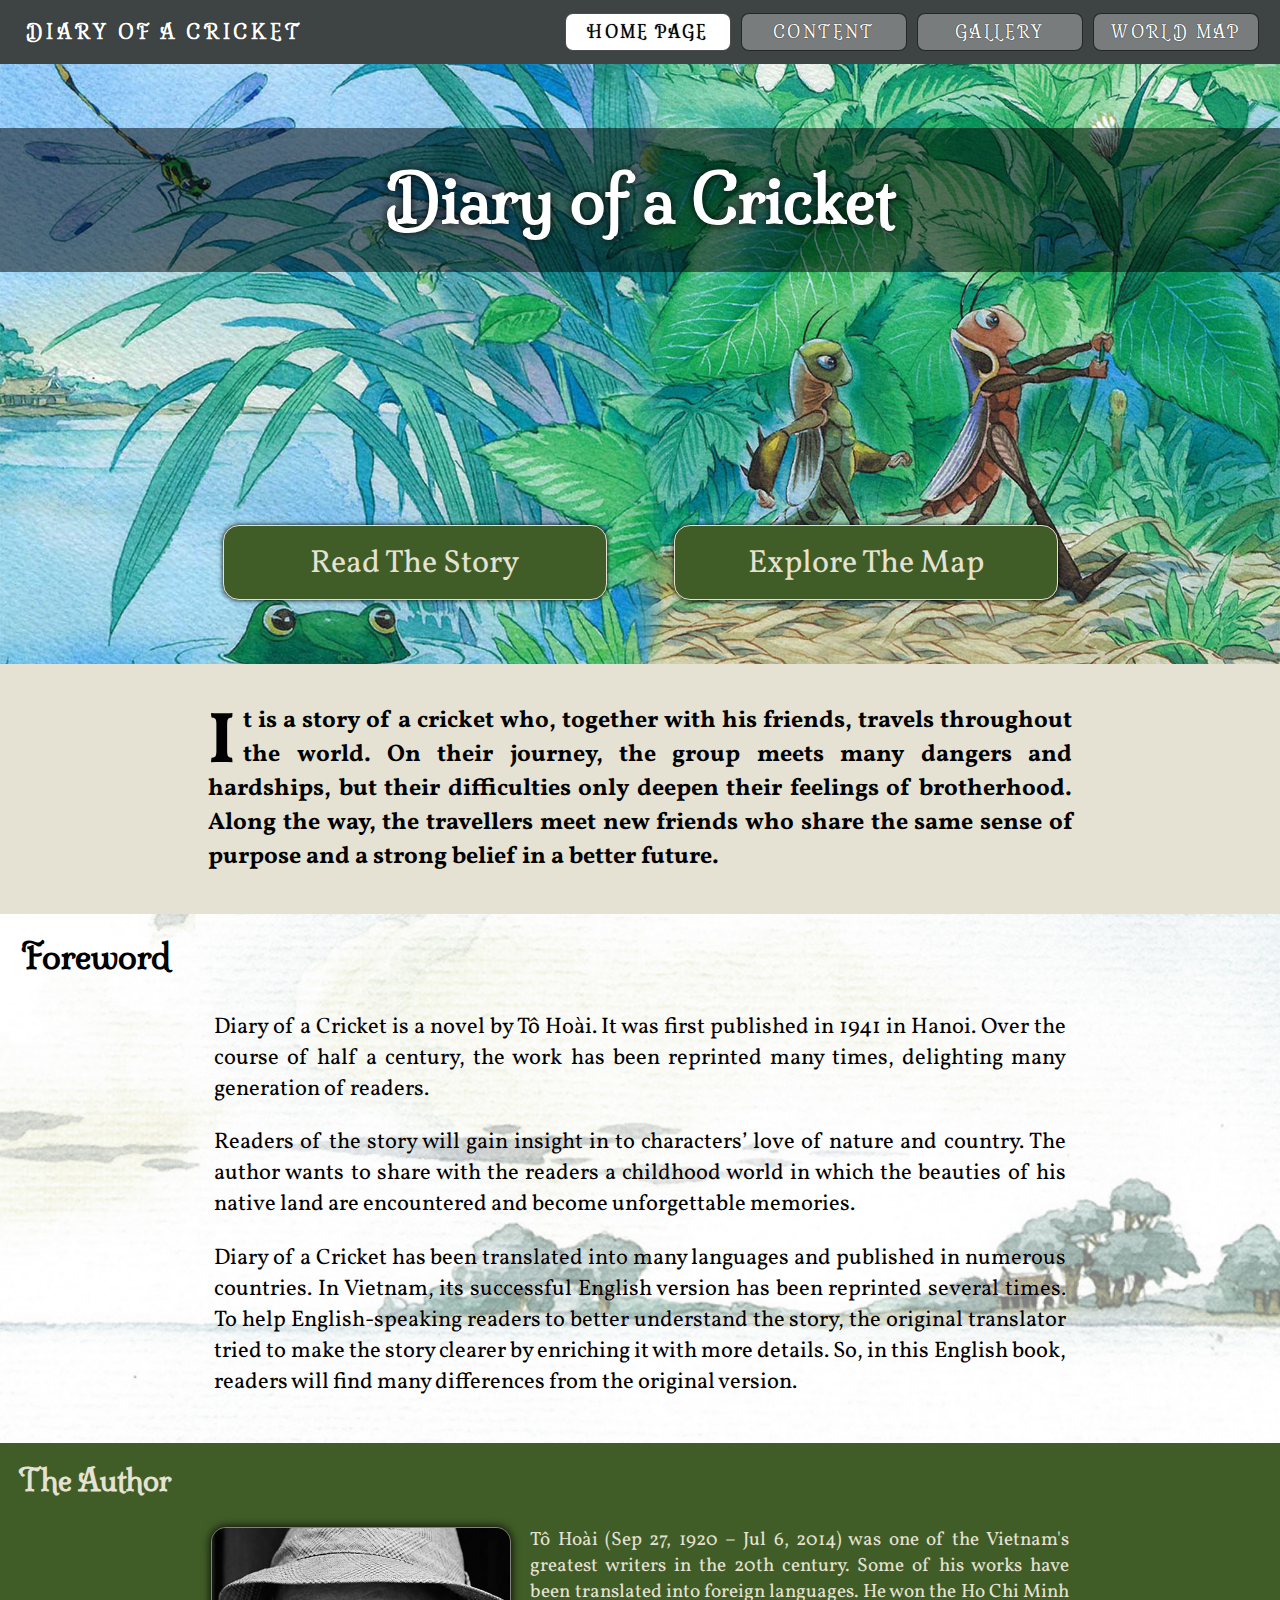
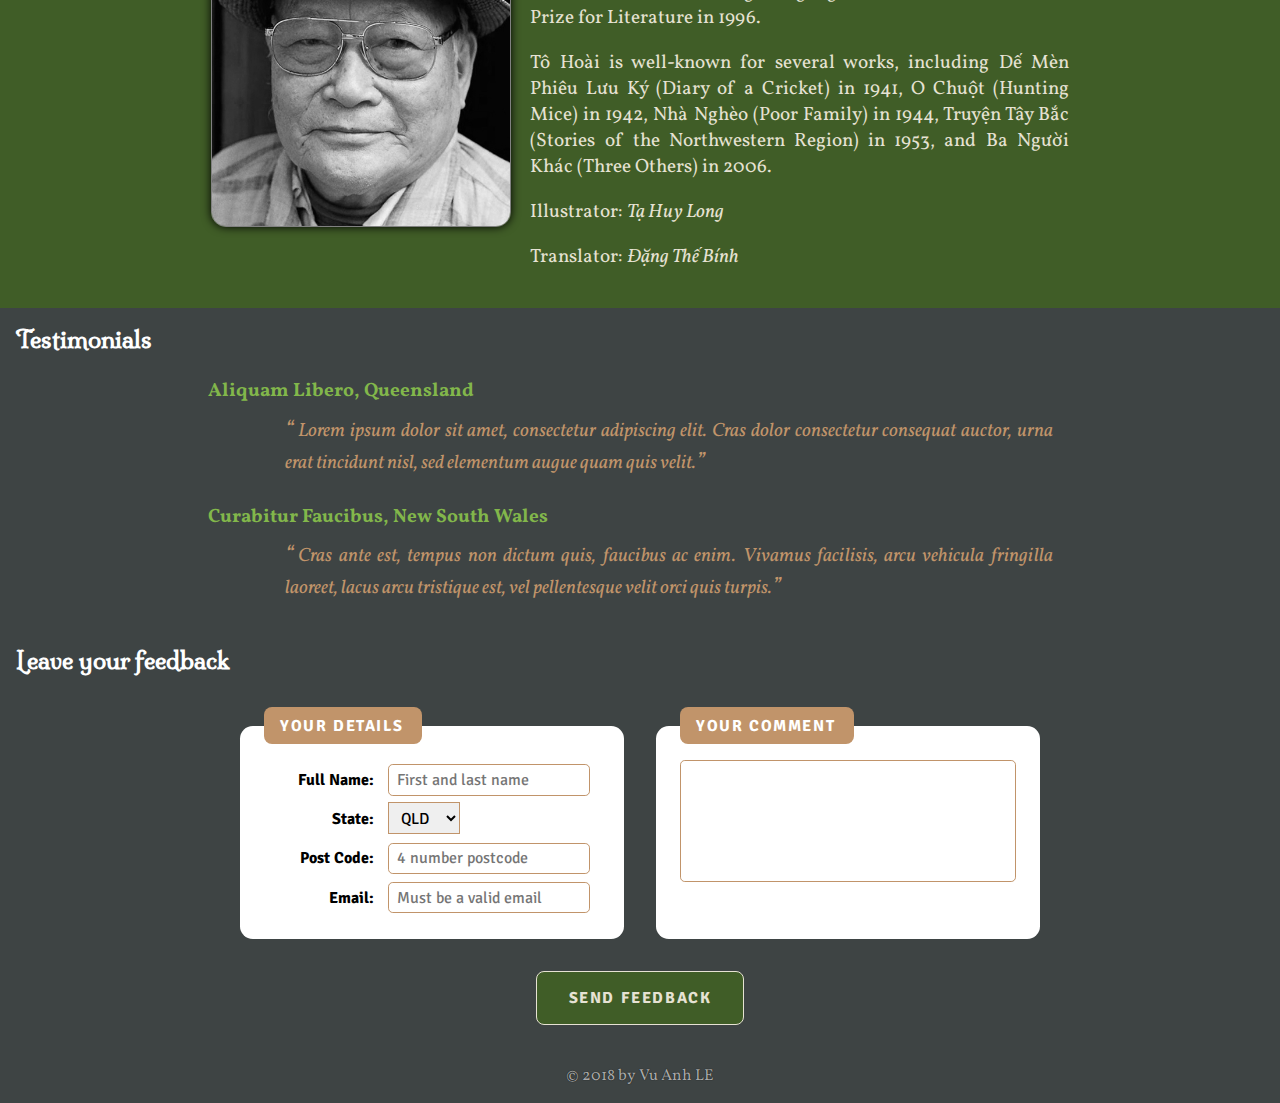
==== index.html @ 6d5d5967 "rename menu icon" ====
<!DOCTYPE html>
<html lang="en">
<head>
	<meta charset="utf-8">
	<meta name="viewport" content = "width=device-width, height=device-height, initial-scale=1.0">
	<title>Diary of a Cricket | Home Page</title>
	<link href="https://fonts.googleapis.com/css?family=Milonga%7CVollkorn%7CSignika" rel="stylesheet">
	<link rel="stylesheet" href="css/style.css">
	<script src="js/jquery.min.js"></script>
	<script src="js/script.js"></script>
</head>
<body id="home-page">
	<header>
		<section>
			<h2>Diary of a Cricket</h2>
			<div id="menu-icon">
				<span class="line"></span>
				<span class="blank"></span>
				<span class="line"></span>
				<span class="blank"></span>
				<span class="line"></span>
			</div>
		</section>
		<nav id="main-menu">
			<ul>
				<li class="active"><a href="index.html">Home Page</a></li>
				<li><a href="content.html">Content</a></li>
				<li><a href="gallery.html">Gallery</a></li>
				<li><a href="map.html">World Map</a></li>
			</ul>
		</nav>
	</header>

	<main>
		<section id="banner">
			<h1>Diary of a Cricket</h1>
			<nav id="action-menu">
				<a href="chapter.html">Read the story</a>
				<a href="map.html">Explore the map</a>
			</nav>
		</section>


		<section id="summary" class="container">
			<h3>It is a story of a cricket who, together with his friends, travels throughout the world. On their journey, the group meets many dangers and hardships, but their difficulties only deepen their feelings of brotherhood. Along the way, the travellers meet new friends who share the same sense of purpose and a strong belief in a better future.</h3>
		</section>
		
		<section id="foreword" class="container">
			<h2>Foreword</h2>			
			<p>Diary of a Cricket is a novel by Tô Hoài. It was first published in 1941 in Hanoi. Over the course of half a century, the work has been reprinted many times, delighting many generation of readers.</p>
			<p>Readers of the story will gain insight in to characters’ love of nature and country. The author wants to share with the readers a childhood world in which the beauties of his native land are encountered and become unforgettable memories.</p>
			<p>Diary of a Cricket has been translated into many languages and published in numerous countries. In Vietnam, its successful English version has been reprinted several times. To help English-speaking readers to better understand the story, the original translator tried to make the story clearer by enriching it with more details. So, in this English book, readers will find many differences from the original version.</p>
		</section>

		<section id="author" class="container">
			<h2>The Author</h2>
			<figure>
				<img src="images/author_square.jpg" alt="Photo of the author">
			</figure>
			<p>Tô Hoài (Sep 27, 1920 – Jul 6, 2014) was one of the Vietnam's greatest writers in the 20th century. Some of his works have been translated into foreign languages. He won the Ho Chi Minh Prize for Literature in 1996.</p>
			<p>Tô Hoài is well-known for several works, including Dế Mèn Phiêu Lưu Ký (Diary of a Cricket) in 1941, O Chuột (Hunting Mice) in 1942,  Nhà Nghèo (Poor Family) in 1944, Truyện Tây Bắc (Stories of the Northwestern Region) in 1953, and Ba Người Khác (Three Others) in 2006.</p>
			<p>Illustrator: <em>Tạ Huy Long</em></p>
			<p>Translator: <em>Đặng Thế Bính</em></p>
		</section>

		<section id="testimonial" class="container">
			<h2>Testimonials</h2>
			<article>
				<h4>Aliquam Libero, Queensland</h4>
				<blockquote>Lorem ipsum dolor sit amet, consectetur adipiscing elit. Cras dolor consectetur consequat auctor, urna erat tincidunt nisl, sed elementum augue quam quis velit.</blockquote>
			</article>
			<article>
				<h4>Curabitur Faucibus, New South Wales</h4>
				<blockquote>Cras ante est, tempus non dictum quis, faucibus ac enim. Vivamus facilisis, arcu vehicula fringilla laoreet, lacus arcu tristique est, vel pellentesque velit orci quis turpis.</blockquote>
			</article>
		</section>

		<section id="feedback" class="container">
			<h2>Leave your feedback</h2>
			<form id="feedback-form">
				<fieldset>
					<legend>Your details</legend>
					<div class="form-item">
						<label>Full Name:</label>
						<input type="text" name="fullname" id="input-fullname" placeholder="First and last name">
					</div>
					<div class="form-item">
						<label>State:</label>
						<div class="form-element">
							<select name="State" id="form-state">
								<option value="Australian Capital Territory">ACT</option>
								<option value="New South Wales">NSW</option>
								<option value="Northern Territory">NT</option>
								<option value="Queensland" selected>QLD</option>
								<option value="South Australia">SA</option>
								<option value="Tasmania">TAS</option>
								<option value="Victoria">VIC</option>
								<option value="Western Australia">WA</option>
							</select>
						</div>
					</div>
					<div class="form-item">
						<label>Post Code:</label>
						<input type="text" name="postcode" id="form-postcode" placeholder="4 number postcode">
					</div>
					<div class="form-item">
						<label>Email:</label>
						<input type="text" name="email" id="form-email" placeholder="Must be a valid email">
					</div>
				</fieldset>
				<fieldset>
					<legend>Your comment</legend>
					<textarea name="comment" id="form-comment"></textarea>
				</fieldset>
				<fieldset>
					<button id="submit" type="submit">Send Feedback</button>
				</fieldset>
			</form>
		</section>
	</main>

	<footer>
		<p>&copy; 2018 by <a href="http://www.levuanh.com" target="_blank">Vu Anh LE</a></p>
	</footer>
</body>
</html>
---- css/style.css ----
* {
	margin: 0;
	padding: 0;
	box-sizing: border-box;
}

li {
	list-style: none;
}

h1, h2, #main-menu {
	font-family: "Milonga", "Georgia", "Times New Roman",  serif;
}

form {
	font-family: "Signika", "Helvetica", "Arial", sans-serif;
}

body {
	font-family: "Vollkorn", "Georgia", "Times New Roman", serif;
	font-size: 14px;
	text-align: justify;
	background: #3e4444;
	color: black;
}


main {
	margin-top: 4em;
	background: white;
}

.hide {
	display: none;
}

/* Top Menu Bar */

header {
	display: flex;
	flex-direction: column;
	position: fixed;
	padding: 1em;
	top: 0;
	width: 100%;
	z-index: 99;
	background: #3e4444;
}

header section {
	display: flex;
	justify-content: space-between;
	align-items: center;
	width: 100%;
}

header h2 {
	padding: 0 0.5em;
	font-size: 1.2em;
	letter-spacing: 0.2em;
	white-space: nowrap;
	text-transform: uppercase;
	color: white;
	text-shadow: 0px 0px 1px black;
	user-select: none;
}

#menu-icon {
	padding: 0.5em;
	display: inline;
	cursor: pointer;
}

#menu-icon span.line {
	display: block;
	background: white;
	height: 3px;
	width: 25px;
}

#menu-icon span {
	display: block;
	height: 3px;
	width: 25px;
}

#menu-icon:hover span.line {
	background: #82b74b;
}

#main-menu {
	display: none;
	width: 100%;
}

#main-menu ul {
	margin-top: 0.5em;
	width: 100%;
	display: flex;
	flex-direction: column;
	text-align: center;
	transition: all 0.3s ease;
}

#main-menu li {
	min-width: 11em;
}

#main-menu.show {
	display: flex;
}

#main-menu a {
	font-size: 1em;
	letter-spacing: 0.15em; 
	text-transform: uppercase;
	white-space: nowrap;
	margin: 0.3em;
	padding: 0.5em 1em;
	border-radius: 0.5em;
	border: 1px solid rgba(0,0,0,0.7);
	background: rgba(255,255,255,0.3);
	text-decoration: none;
	display: block;
	color: white;
	transition: background 0.3s ease;
	text-shadow: 0px 0px 1px black;
}

#main-menu a:hover {
	background: #82b74b;
}

#main-menu li.active a {
	background: white;
	text-shadow: 0px 0px 1px #3e4444;
	color: black;
}

/* Header and Title */

#banner {
	position: relative;
	background: url('../images/front_cover_square.jpg');
	background-size: cover;
	background-position: center center;
	height: 600px;
	transition: background 0.5s linear;
}

#banner h1 {
	background: rgba(0,0,0,0.5);
	padding: 0.5em;
	position: absolute;
	width: 100%;
	top: 1em;
	text-align: center;
	color: white;
	text-shadow: 0px 0px 10px black;
	font-size: 4em;
	user-select: none;
}


#action-menu {
	width: 100%;
	position: absolute;
	bottom: 3em;
	text-align: center;
}

#action-menu a {
	display: inline-block;
	text-decoration: none;
	text-transform: capitalize;
	margin: 0.5em 1em;
	width: 30%;
	min-width: 300px;
	white-space: nowrap;
	font-size: 2em;
	border-radius: 0.5em;

	padding: 0.5em 1em 0.4em 1em;
	box-shadow: 0px 0px 5px black;
	transition: all 0.5s ease;

	color: #e6e2d3;
	background: #405d27;
	border: 1px solid #e6e2d3;
}

#action-menu a:hover {
	color: black;
	background: white;
	border: 1px solid black;
}

/* Home Page Body */

#home-page .container {
	padding: 1em;
}

#home-page .container:last-child {
	padding-bottom: 0em;
}

#home-page .container h2 {
	margin-bottom: 1em;
}

#home-page .container figure {
	text-align: center;
	margin-bottom: 1em;
}

#home-page .container p {
	padding-bottom: 1em;
}

#summary {
	display: flex;
	flex-direction: column;
	color: black;
	background: #e6e2d3;
}

#summary h3 {
	padding: 1.5em;
	font-size: 1.5em;
}

#summary h3:first-letter {
	float: left;
	font-size: 3em;
	margin-top: 0.25em;
	margin-right: 0.1em;
	line-height: 0.6em;
}

#foreword {
	font-size: 1.4em;
	background: url('../images/about_square.jpg');
	background-size: cover;
	background-position: bottom right;
}

#foreword p {
	text-shadow: 0px 0px 1px white ;
}


#author {
	font-size: 1.2em;
	color: #e6e2d3;
	background: #405d27;
}

#author figure img {
	width: 70%;
	border: 1px solid gray;
	border-radius: 50%;
	box-shadow: 0px 0px 10px black;
}

#testimonial {
	background: #3e4444;
	color: white;
}

#testimonial article {
	color: #c1946a;
	margin-bottom: 1em;
}

#testimonial article:last-of-type {
	margin-bottom: 0em;
}


#testimonial article h4 {
	font-size: 1.2em;
	color: #82b74b;
}

#testimonial blockquote {
	padding: 0.5em 1em;
	font-size: 1.2em;
	font-style: italic;
}

#testimonial blockquote:before {
	content: "\201C";
	font-size: 1.2em;
	margin-right: 0.2em;
}

#testimonial blockquote:after {
	content: "\201D";
	font-size: 1.2em;
	margin-right: 0.2em;
}

#feedback{
	background: #3e4444;
	color: white;
}

#feedback form {
	padding: 0em 1em 1em 1em;
}

#feedback fieldset {
	background: white;
	padding: 1em 1.5em;
	border: 0;
	border-radius: 0.8em;
	margin: 2em 0 0 0;
	height: 14.5em;
}

#feedback fieldset:last-of-type {
	padding: 0;
	margin-bottom: 0.5em;
	background: none;
	text-align: center;
	height: auto;
}

#feedback legend {
	font-weight: bold;
	letter-spacing: 0.1em;
	text-transform: uppercase;
	background: #c1946a;
	border-radius: 0.5em;
	padding: 0.6em 1.2em 0.5em 1em; 
}

#feedback .form-element {
	display: inline-block;
}

#feedback label {
	font-weight: bold;
	display: inline-block;
	text-align: right;
	color: black;
	width: 30%;
	margin: 0.6em;
}

#feedback input[type=text] {
	width: 60%;
	font-size: 1em;
	border-radius: 0.3em;
	outline: none;
	border: 1px solid #c1946a;
	padding: 0.3em 0.5em;
	font-family: inherit;
}

#feedback select {
	outline: none;
	border: 1px solid #c1946a;
	padding: 0.3em 0.5em;
	height: 2em;
	font-size: 1em;
	font-family: inherit;
}


#feedback textarea {
	font-size: 1em;
	border-radius: 0.3em;
	padding: 0.3em 0.5em;
	outline: none;
	border: 1px solid #c1946a;
	resize: none;
	width: 100%;
	height: 75%;
	font-family: inherit;
}

#feedback button {
	display: inline-block;
	font-size: 1em;
	font-weight: bold;
	letter-spacing: 0.1em;
	text-transform: uppercase;
	border-radius: 0.5em;
	color: #e6e2d3;
	background: #405d27;
	border: 1px solid #e6e2d3;
	padding: 1em 2em;
	transition: all 0.5s ease;
	cursor: pointer;
	outline: none;
	font-family: inherit;
}

#feedback button:hover {
	color: black;
	background: white;
	border: 1px solid black;
}

/* Content Page Body */

#chapter-list {
	padding: 1em;
}

#chapter-list ul {
	display: flex;
	flex-wrap: wrap;
	flex-direction: row;
	justify-content: space-evenly
}

#chapter-list li {
	width: 90vw;
	height: 90vw;
	background-size: cover;
	background-position: center center;
	border: 1px solid #3e4444;
	border-radius: 1em;
	margin: 1em 0;
	padding: 1em 0;
	position: relative;
	display: flex;
	flex-direction: column;
	justify-content: space-between;
	overflow: hidden;
	font-size: 1.5em;
}

#chapter-list li h2 {
	width: 100%;
	padding: 0.5em 0;
	font-size: 1.2em;
	background: rgba(255,255,255,0.5);
	text-align: center;
	text-shadow: 0px 0px 1px white;
	transition: opacity 0.5s ease;
}
#chapter-list li p {
	text-shadow: 0px 0px 1px white;
	padding: 0.5em 1em;
	background: rgba(255,255,255,0.5);
	transition: opacity 0.5s ease;
}

#chapter-list li a {
	background: rgba(255,255,255,0.5);
	font-size: 2em;
	position: absolute;
	top: 0;
	left: 0;
	width: 100%;
	height: 100%;
	opacity: 0;
	display: flex;
	justify-content: center;
	align-items: center;
	text-decoration: none;
	transition: opacity 0.5s ease;
	color: black;
	text-transform: capitalize;
	text-shadow: 0px 0px 5px white;
}

#chapter-list li:hover a {
	opacity: 1;
}

#chapter-list li:hover p {
	opacity: 0;
}

#chapter-list li:hover h2 {
	opacity: 0;
}

/* Gallery Page Body */

#slideshow {
	position: relative;
}

#slideshow ul {
	display: flex;
	flex-direction: column;
	overflow: hidden;
}


#slideshow li {
	transition: all 1s ease;
	border-right: 1px solid #3e4444;;
}

#slideshow img {
	width: 100vw;
	display: block;
}

#slideshow .prev, #slideshow .next {
	z-index: 9;
	cursor: pointer;
	position: absolute;
	top: 45%;
	padding: 0.5em 0.5em 0.3em 0.5em;
	color: white;
	font-weight: bold;
	font-size: 2em;
	transition: 0.6s ease;
	border-radius: 0 0.5em 0.5em 0;
	background: rgba(0,0,0,0.5);
	display: none;
	user-select: none;
}

#slideshow.enabled ul {
	flex-direction: row;
}

#slideshow.enabled a {
	display: block;
}

#slideshow .next {
	right: 0;
	border-radius: 0.5em 0 0 0.5em;
}

#slideshow a:hover {
	background: rgba(0,0,0,0.8);
}

/* Map Page Body */

#worldmap {
	position: relative;
}

#worldmap figure img {
	display: block;
	width: 100%;
}

#worldmap ul {
	width: 100%;
	padding: 0 1em;
}

#worldmap ul li {
	width: 100%;
	padding: 1em 0;
}

#worldmap ul li h2 {
	margin-bottom: 0.3em;
}

/* Page Footer */
footer {
	color: darkgray;
	text-align: center;
	padding: 1em 0;
	text-shadow: 0px 0px 1px black;
}

footer a {
	font-family: inherit; 
	color: darkgray;
	text-decoration: none;
}

/* For widescreen browser */

@media only screen and (min-width: 750px) {

	body {
		font-size: 16px;
	}

	header {
		padding: 0.5em 1em;
		flex-direction: row;
	}

	header section{
		display: none;
	}

	#main-menu {
		display: block;
	}

	#main-menu ul {
		margin-top: 0;
		flex-direction: row;
		justify-content: center;
	}

	#menu-icon{
		display: none;
	}
	
	#banner {
		background: url('../images/full_cover.jpg');
		background-size: cover;
		background-position: center right;
	}


	#foreword, #author {
		overflow: auto;
	}

	#summary h3 {
		padding: 1em 15vw;
	}

	#foreword p {
		margin: 0 15vw;
	}

	#author figure img{
		width: 300px;
		float: left;
		margin: 0 1em 1em 15vw;
		border: 1px solid gray;
		border-radius: 5%;
		box-shadow: 0px 0px 10px black;
	}

	#author p {
		margin: 0 15vw 0 15vw;
	}

	#testimonial article {
		margin-left: 15vw;
		margin-right: 15vw;
	} 

	#testimonial blockquote {
		padding-left: 4em;
		font-size: 1.2em;
		font-style: italic;
	}

	#feedback fieldset {
		margin-left: 15vw;
		margin-right: 15vw;
	}

	#chapter-list {
		background: url('../images/index.jpg');
		background-size: cover;
		background-position: bottom left;
		background-attachment: fixed;
	}

	#chapter-list li {
		font-size: 1.2em;
		width: 320px;
		height: 320px;
	}

	#slideshow ul {
		flex-direction: row;
		overflow: auto;
	}

	#slideshow.enabled ul {
		padding: 0;
		flex-wrap: nowrap;
		overflow: hidden;
	}

	#slideshow.enabled ul {
		flex-direction: row;
	}

	#slideshow img {
		height: 83vh;
		width: auto;
	}

}

/* Land Coordinates - Only enable when window width greater than 750px */

@media only screen and (min-width: 750px) {

	body.js #worldmap ul {
		position: absolute;
		width: 100%;
		height: 100%;
		top: 0;
	}

	body.js #worldmap li { 
		padding: 0;
		position: absolute;
		cursor: pointer;
	}


	body.js #worldmap li p {
		visibility: hidden;
		opacity: 0;
		z-index: 9;
		font-size: 1em;
		position: absolute;
		min-width: 250px;
		width: 20vw;
		background: rgba(255,255,255,0.6);
		border-radius: 1em;
		padding: 0.5em 0.7em;
		border: 1px solid darkorange;
		transition: opacity 1s ease;
		text-shadow: 0px 0px 1px white;
	}

	body.js #worldmap li h2 {
		z-index: 9;
		opacity: 0;
		width: 100%;
		height: 100%;
		text-indent: -10000px;
		border-radius: 1em;
		animation-name: animation;
		animation-duration: 3s;
		animation-iteration-count: infinite;
	}

	body.js #worldmap li.active p {
		opacity: 1;
		visibility: visible;
	}

	body.js #worldmap li.active h2 {
		opacity: 1;
		animation-name: none;
		box-shadow: 0px 0px 2em darkorange;
		border: 1px solid darkorange;
	}

	body.js #worldmap li.frogs {
		width: 12%;
		height: 7.5%;
		top: 1%;
		left: 18.5%;
	}

	body.js #worldmap li.frogs p {
		top: 100%;
		left: 100%;
	}

	body.js #worldmap li.reed {
		width: 11.5%;
		height: 4.5%;
		top: 1.2%;
		left: 51.5%;
	}

	body.js #worldmap li.reed p {
		top: 100%;
		right: 100%;
	}

	body.js #worldmap li.arena {
		width: 7%;
		height: 4.5%;
		top: 11.8%;
		left: 53.5%;
	}

	body.js #worldmap li.arena p {
		top: 100%;
		right: 100%;
	}

	body.js #worldmap li.pineapple {
		width: 10%;
		height: 7.5%;
		top: 12.7%;
		left: 66.5%;
	}

	body.js #worldmap li.pineapple p {
		top: 100%;
		right: 100%;
	}

	body.js #worldmap li.ants {
		width: 15%;
		height: 4.5%;
		top: 37.7%;
		left: 81%;
	}

	body.js #worldmap li.ants p {
		top: 100%;
		right: 100%;
	}


	body.js #worldmap li.spiders {
		width: 12%;
		height: 4.5%;
		top: 54.3%;
		left: 1%;
	}

	body.js #worldmap li.spiders p {
		bottom: 100%;
		left: 100%;
	}

	body.js #worldmap li.lagoon {
		width: 8%;
		height: 4.5%;
		top: 73%;
		left: 6.5%;
	}

	body.js #worldmap li.lagoon p {
		bottom: 100%;
		left: 100%;
	}


	body.js #worldmap li.longhorn {
		width: 12.5%;
		height: 4.5%;
		top: 42.2%;
		left: 49%;
	}

	body.js #worldmap li.longhorn p {
		bottom: 100%;
		right: 100%;
	}

	body.js #worldmap li.kingfisher {
		width: 15.5%;
		height: 4.5%;
		top: 65.5%;
		left: 49%;
	}

	body.js #worldmap li.kingfisher p {
		bottom: 100%;
		left: 100%;
	}

	body.js #worldmap li.dragonfiles {
		width: 18.5%;
		height: 4.5%;
		top: 88.5%;
		left: 66%;
	}

	body.js #worldmap li.dragonfiles p{
		bottom: 100%;
		right: 100%;
	}

}


@media only screen and (min-width: 1250px) {

	header section{
		display: flex;
	}

	#main-menu ul {
		justify-content: flex-end;
	}

	#feedback form {
		display: flex;
		flex-wrap: wrap;
		justify-content: center;
	}

	#feedback fieldset {
		margin-top: 0.5em;
		width: 30vw;
		margin-left: 1em;
		margin-right: 1em;
	}
	#feedback fieldset:last-of-type {
		margin-top: 2em;
		width: 100vw;
	}

	body.js #worldmap li p {
		font-size: 1.2em;
	}

}

@keyframes animation {
	0% {
		box-shadow: 0px 0px 1px darkorange;
		opacity: 0;
	}
	70% {
		box-shadow: 0px 0px 30px darkorange;
		opacity: 1;
	}
	90%, 100% {
		box-shadow: 0px 0px 50px darkorange;
		opacity: 0;
	}
}

#chapter-page main h2 {
	padding: 0.5em;
	font-size: 2em;
	text-align: left;
}

#prev-parts {
	display: none;
}

#chapter-page .parts {
	padding: 0 1em;
}

#chapter-page .parts h4 {
	font-size: 1.5em;
}

#chapter-page .parts p {
	font-size: 1.2em;
	margin-top: 0.5em;
}

#chapter-page .parts p:last-child {
	padding-bottom: 1em;
}

#chapter-page .parts blockquote {
	margin: 0.5em 2em;
	font-size: 1.2em;
	font-style: italic;
}

#part-menu {
	display: none;
	font-size: 1.2em;
	border: 1px solid b;
	padding-bottom: 1em;
	display: flex;
	justify-content: space-between;
}


#part-menu a {
	display: inline-block;
	font-size: 1em;
	border-radius: 0.5em;
	color: #e6e2d3;
	background: #405d27;
	border: 1px solid #3e4444;
	padding: 0.5em 1em 0.4em 1em;
	transition: all 0.5s ease;
	text-decoration: none;
}
#part-menu a:hover {
	color: black;
	background: white;
	border: 1px solid black;
}

#part-menu .prev:before {
	content: '\276E';
	margin-right: 0.5em;
}

#part-menu .next:after {
	content: '\276F';
	margin-left: 0.5em;
}
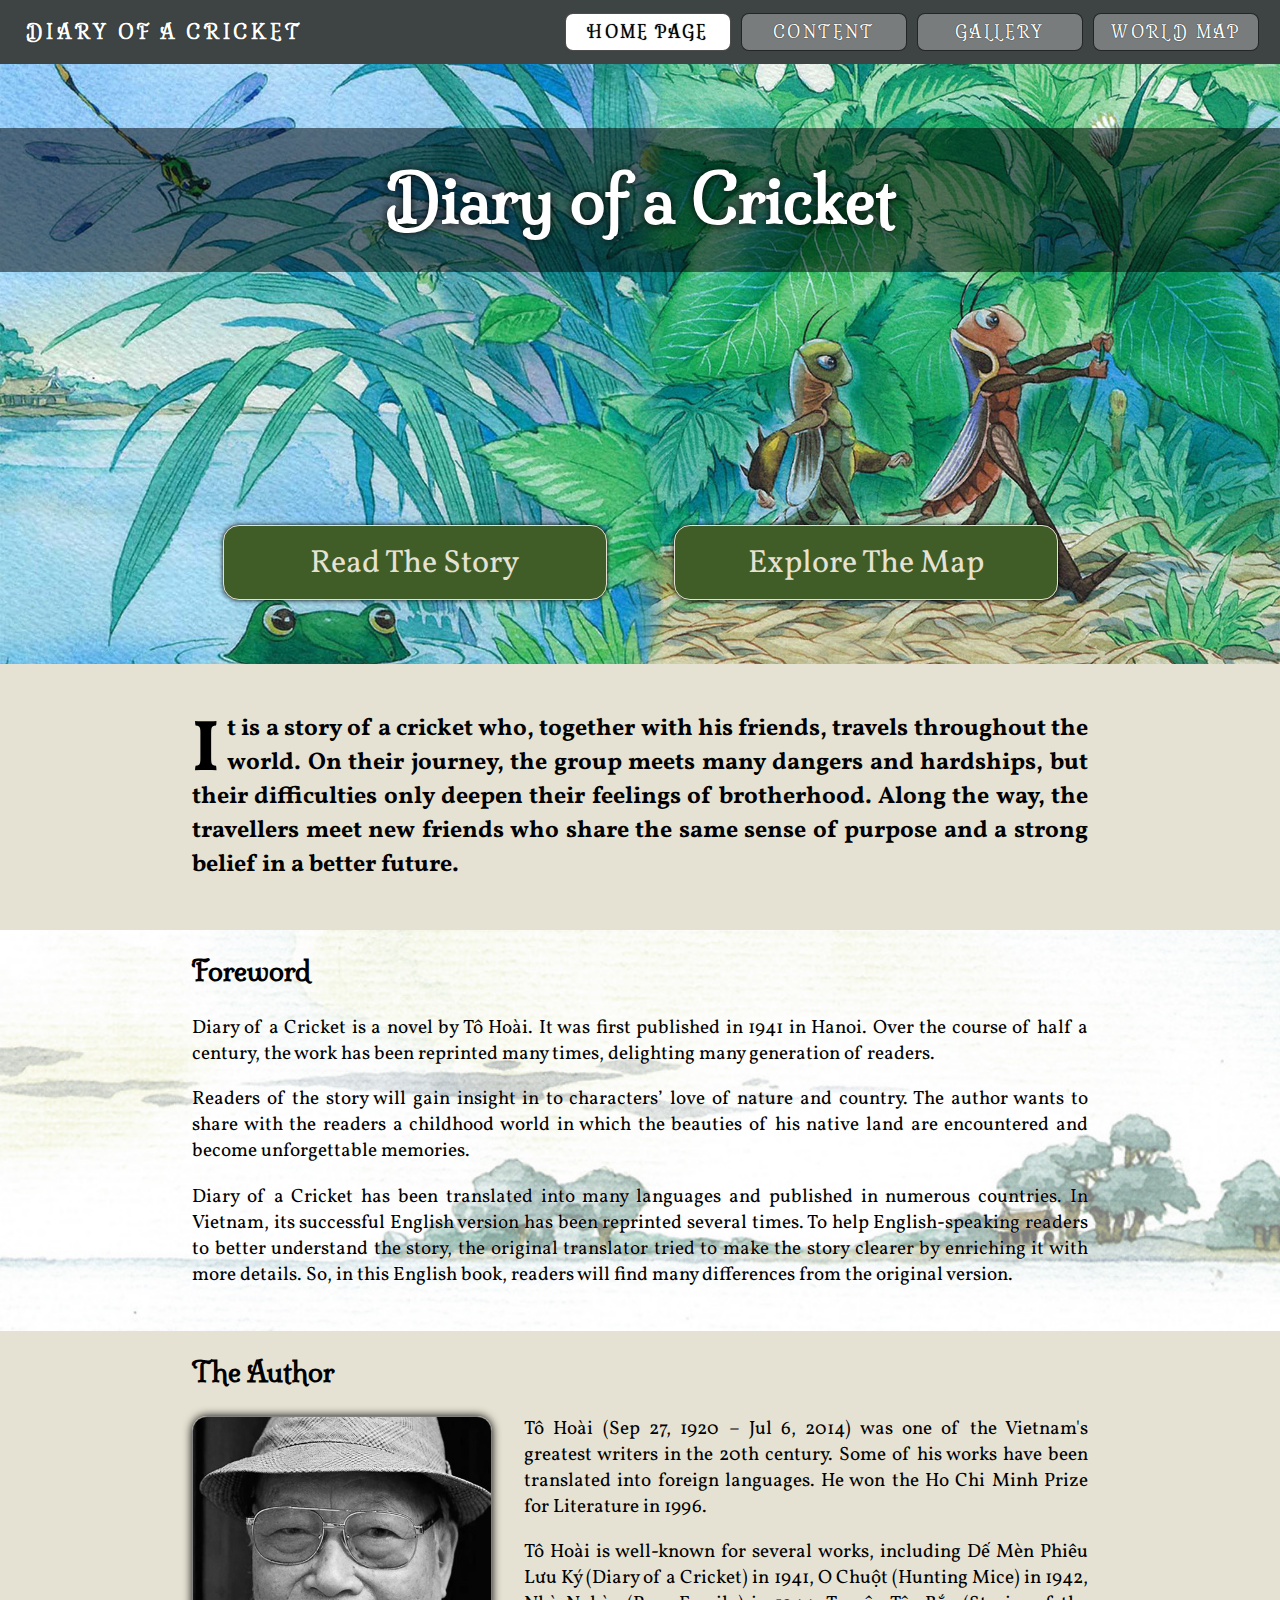
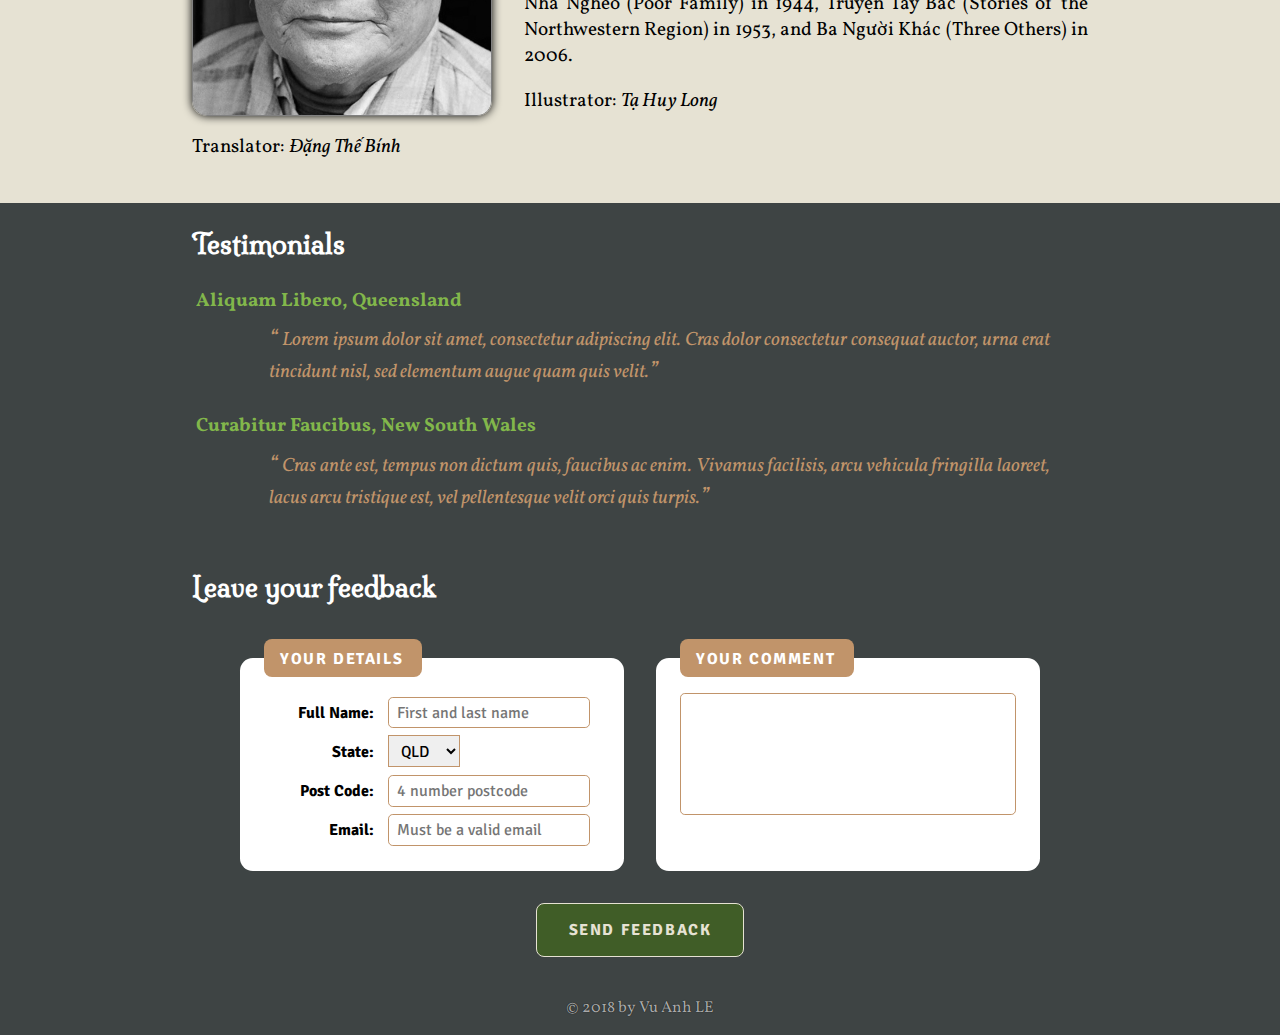
==== commit 68c877bc: "change title as the style guide change" ====
--- a/index.html
+++ b/index.html
@@ -42,18 +42,18 @@
 
 
 		<section id="summary" class="container">
-			<h3>It is a story of a cricket who, together with his friends, travels throughout the world. On their journey, the group meets many dangers and hardships, but their difficulties only deepen their feelings of brotherhood. Along the way, the travellers meet new friends who share the same sense of purpose and a strong belief in a better future.</h3>
+			<h5>It is a story of a cricket who, together with his friends, travels throughout the world. On their journey, the group meets many dangers and hardships, but their difficulties only deepen their feelings of brotherhood. Along the way, the travellers meet new friends who share the same sense of purpose and a strong belief in a better future.</h5>
 		</section>
 		
 		<section id="foreword" class="container">
-			<h2>Foreword</h2>			
+			<h3>Foreword</h3>			
 			<p>Diary of a Cricket is a novel by Tô Hoài. It was first published in 1941 in Hanoi. Over the course of half a century, the work has been reprinted many times, delighting many generation of readers.</p>
 			<p>Readers of the story will gain insight in to characters’ love of nature and country. The author wants to share with the readers a childhood world in which the beauties of his native land are encountered and become unforgettable memories.</p>
 			<p>Diary of a Cricket has been translated into many languages and published in numerous countries. In Vietnam, its successful English version has been reprinted several times. To help English-speaking readers to better understand the story, the original translator tried to make the story clearer by enriching it with more details. So, in this English book, readers will find many differences from the original version.</p>
 		</section>
 
 		<section id="author" class="container">
-			<h2>The Author</h2>
+			<h3>The Author</h3>
 			<figure>
 				<img src="images/author_square.jpg" alt="Photo of the author">
 			</figure>
@@ -64,7 +64,7 @@
 		</section>
 
 		<section id="testimonial" class="container">
-			<h2>Testimonials</h2>
+			<h3>Testimonials</h3>
 			<article>
 				<h4>Aliquam Libero, Queensland</h4>
 				<blockquote>Lorem ipsum dolor sit amet, consectetur adipiscing elit. Cras dolor consectetur consequat auctor, urna erat tincidunt nisl, sed elementum augue quam quis velit.</blockquote>
@@ -76,13 +76,13 @@
 		</section>
 
 		<section id="feedback" class="container">
-			<h2>Leave your feedback</h2>
-			<form id="feedback-form">
+			<h3>Leave your feedback</h3>
+			<form id="feedback-form" method="get" action="#">
 				<fieldset>
 					<legend>Your details</legend>
 					<div class="form-item">
-						<label>Full Name:</label>
-						<input type="text" name="fullname" id="input-fullname" placeholder="First and last name">
+						<label for="">Full Name:</label>
+						<input type="text" name="fullname" id="form-fullname" placeholder="First and last name">
 					</div>
 					<div class="form-item">
 						<label>State:</label>
--- a/css/style.css
+++ b/css/style.css
@@ -8,8 +8,12 @@
 	list-style: none;
 }
 
-h1, h2, #main-menu {
+h1, h2, h3, #main-menu {
 	font-family: "Milonga", "Georgia", "Times New Roman",  serif;
+}
+
+a {
+	color: #405d27;
 }
 
 form {
@@ -18,7 +22,7 @@
 
 body {
 	font-family: "Vollkorn", "Georgia", "Times New Roman", serif;
-	font-size: 14px;
+	font-size: 16px;
 	text-align: justify;
 	background: #3e4444;
 	color: black;
@@ -157,10 +161,9 @@
 	text-align: center;
 	color: white;
 	text-shadow: 0px 0px 10px black;
-	font-size: 4em;
+	font-size: 3.5em;
 	user-select: none;
 }
-
 
 #action-menu {
 	width: 100%;
@@ -177,7 +180,7 @@
 	width: 30%;
 	min-width: 300px;
 	white-space: nowrap;
-	font-size: 2em;
+	font-size: 1.5em;
 	border-radius: 0.5em;
 
 	padding: 0.5em 1em 0.4em 1em;
@@ -198,15 +201,16 @@
 /* Home Page Body */
 
 #home-page .container {
-	padding: 1em;
+	padding: 1.5em;
 }
 
 #home-page .container:last-child {
 	padding-bottom: 0em;
 }
 
-#home-page .container h2 {
+#home-page .container h3 {
 	margin-bottom: 1em;
+	font-size: 1.7em;
 }
 
 #home-page .container figure {
@@ -225,12 +229,12 @@
 	background: #e6e2d3;
 }
 
-#summary h3 {
-	padding: 1.5em;
+#summary h5 {
+	padding: 1em 0;
 	font-size: 1.5em;
 }
 
-#summary h3:first-letter {
+#summary h5:first-letter {
 	float: left;
 	font-size: 3em;
 	margin-top: 0.25em;
@@ -239,7 +243,6 @@
 }
 
 #foreword {
-	font-size: 1.4em;
 	background: url('../images/about_square.jpg');
 	background-size: cover;
 	background-position: bottom right;
@@ -247,13 +250,12 @@
 
 #foreword p {
 	text-shadow: 0px 0px 1px white ;
+	font-size: 1.2em;
 }
 
 
 #author {
-	font-size: 1.2em;
-	color: #e6e2d3;
-	background: #405d27;
+	background: #e6e2d3;
 }
 
 #author figure img {
@@ -263,6 +265,10 @@
 	box-shadow: 0px 0px 10px black;
 }
 
+#author p {
+	font-size: 1.2em;
+}
+
 #testimonial {
 	background: #3e4444;
 	color: white;
@@ -281,10 +287,11 @@
 #testimonial article h4 {
 	font-size: 1.2em;
 	color: #82b74b;
+	margin: 0 0.2em;
 }
 
 #testimonial blockquote {
-	padding: 0.5em 1em;
+	padding: 0.5em 2em;
 	font-size: 1.2em;
 	font-style: italic;
 }
@@ -349,7 +356,7 @@
 	margin: 0.6em;
 }
 
-#feedback input[type=text] {
+#feedback input {
 	width: 60%;
 	font-size: 1em;
 	border-radius: 0.3em;
@@ -367,7 +374,6 @@
 	font-size: 1em;
 	font-family: inherit;
 }
-
 
 #feedback textarea {
 	font-size: 1em;
@@ -404,6 +410,14 @@
 	border: 1px solid black;
 }
 
+#feedback input.error, #feedback textarea.error {
+	border: 1px solid red;
+}
+
+#feedback label.error {
+	color: red;
+}
+
 /* Content Page Body */
 
 #chapter-list {
@@ -434,7 +448,7 @@
 	font-size: 1.5em;
 }
 
-#chapter-list li h2 {
+#chapter-list li h3 {
 	width: 100%;
 	padding: 0.5em 0;
 	font-size: 1.2em;
@@ -477,7 +491,7 @@
 	opacity: 0;
 }
 
-#chapter-list li:hover h2 {
+#chapter-list li:hover h3 {
 	opacity: 0;
 }
 
@@ -550,16 +564,17 @@
 
 #worldmap ul {
 	width: 100%;
-	padding: 0 1em;
+	padding: 1em 1em;
 }
 
 #worldmap ul li {
 	width: 100%;
-	padding: 1em 0;
-}
-
-#worldmap ul li h2 {
-	margin-bottom: 0.3em;
+	padding: 0.5em 0;
+}
+
+#worldmap ul li h3 {
+	font-size: 1.5em;
+	margin-bottom: 0.4em;
 }
 
 /* Page Footer */
@@ -580,10 +595,6 @@
 
 @media only screen and (min-width: 750px) {
 
-	body {
-		font-size: 16px;
-	}
-
 	header {
 		padding: 0.5em 1em;
 		flex-direction: row;
@@ -614,45 +625,27 @@
 	}
 
 
+	#banner h1 {
+		text-shadow: 0px 0px 10px black;
+		font-size: 4em;
+	}
 	#foreword, #author {
 		overflow: auto;
-	}
-
-	#summary h3 {
-		padding: 1em 15vw;
-	}
-
-	#foreword p {
-		margin: 0 15vw;
 	}
 
 	#author figure img{
 		width: 300px;
 		float: left;
-		margin: 0 1em 1em 15vw;
+		margin: 0 2em 1em 0;
 		border: 1px solid gray;
 		border-radius: 5%;
 		box-shadow: 0px 0px 10px black;
 	}
-
-	#author p {
-		margin: 0 15vw 0 15vw;
-	}
-
-	#testimonial article {
-		margin-left: 15vw;
-		margin-right: 15vw;
-	} 
 
 	#testimonial blockquote {
 		padding-left: 4em;
 		font-size: 1.2em;
 		font-style: italic;
-	}
-
-	#feedback fieldset {
-		margin-left: 15vw;
-		margin-right: 15vw;
 	}
 
 	#chapter-list {
@@ -724,7 +717,7 @@
 		text-shadow: 0px 0px 1px white;
 	}
 
-	body.js #worldmap li h2 {
+	body.js #worldmap li h3 {
 		z-index: 9;
 		opacity: 0;
 		width: 100%;
@@ -741,7 +734,7 @@
 		visibility: visible;
 	}
 
-	body.js #worldmap li.active h2 {
+	body.js #worldmap li.active h3 {
 		opacity: 1;
 		animation-name: none;
 		box-shadow: 0px 0px 2em darkorange;
@@ -883,10 +876,18 @@
 		justify-content: flex-end;
 	}
 
+	#action-menu a {
+		font-size: 2em;
+	}
+
 	#feedback form {
 		display: flex;
 		flex-wrap: wrap;
 		justify-content: center;
+	}
+
+	#home-page .container {
+		padding: 1.5em 15vw;
 	}
 
 	#feedback fieldset {
@@ -921,52 +922,45 @@
 	}
 }
 
-#chapter-page main h2 {
-	padding: 0.5em;
-	font-size: 2em;
+#chapter-page main {
+	padding: 1.5em;
+}
+
+#chapter-page main h3 {
+	font-size: 1.5em;
+	margin-bottom: 0.5em;
 	text-align: left;
+}
+
+#chapter-page .parts h4 {
+	font-size: 1.2em;
+}
+
+#chapter-page .parts p {
+	font-size: 1.2em;
+	margin-top: 0.5em;
+}
+
+#chapter-page .parts p:last-child {
+	padding-bottom: 1em;
+}
+
+#chapter-page .parts blockquote {
+	margin: 0.5em 2em;
+	font-size: 1.2em;
+	font-style: italic;
 }
 
 #prev-parts {
 	display: none;
 }
 
-#chapter-page .parts {
-	padding: 0 1em;
-}
-
-#chapter-page .parts h4 {
-	font-size: 1.5em;
-}
-
-#chapter-page .parts p {
-	font-size: 1.2em;
-	margin-top: 0.5em;
-}
-
-#chapter-page .parts p:last-child {
-	padding-bottom: 1em;
-}
-
-#chapter-page .parts blockquote {
-	margin: 0.5em 2em;
-	font-size: 1.2em;
-	font-style: italic;
-}
-
-#part-menu {
-	display: none;
-	font-size: 1.2em;
-	border: 1px solid b;
-	padding-bottom: 1em;
-	display: flex;
-	justify-content: space-between;
-}
-
-
-#part-menu a {
-	display: inline-block;
-	font-size: 1em;
+#current-part {
+	overflow: auto;
+}
+
+#current-part a {
+	font-size: 1.2em;
 	border-radius: 0.5em;
 	color: #e6e2d3;
 	background: #405d27;
@@ -974,20 +968,32 @@
 	padding: 0.5em 1em 0.4em 1em;
 	transition: all 0.5s ease;
 	text-decoration: none;
-}
-#part-menu a:hover {
+	display: none;
+}
+
+#current-part a:hover {
 	color: black;
 	background: white;
 	border: 1px solid black;
 }
 
-#part-menu .prev:before {
+#current-part .prev {
+	float: left;
+	display: none;
+}
+
+#current-part .next {
+	float: right;
+	display: block;
+}
+
+#current-part .next:after {
+	content: '\276F';
+	margin-left: 0.5em;
+}
+
+#current-part .prev:before {
 	content: '\276E';
 	margin-right: 0.5em;
 }
 
-#part-menu .next:after {
-	content: '\276F';
-	margin-left: 0.5em;
-}
-
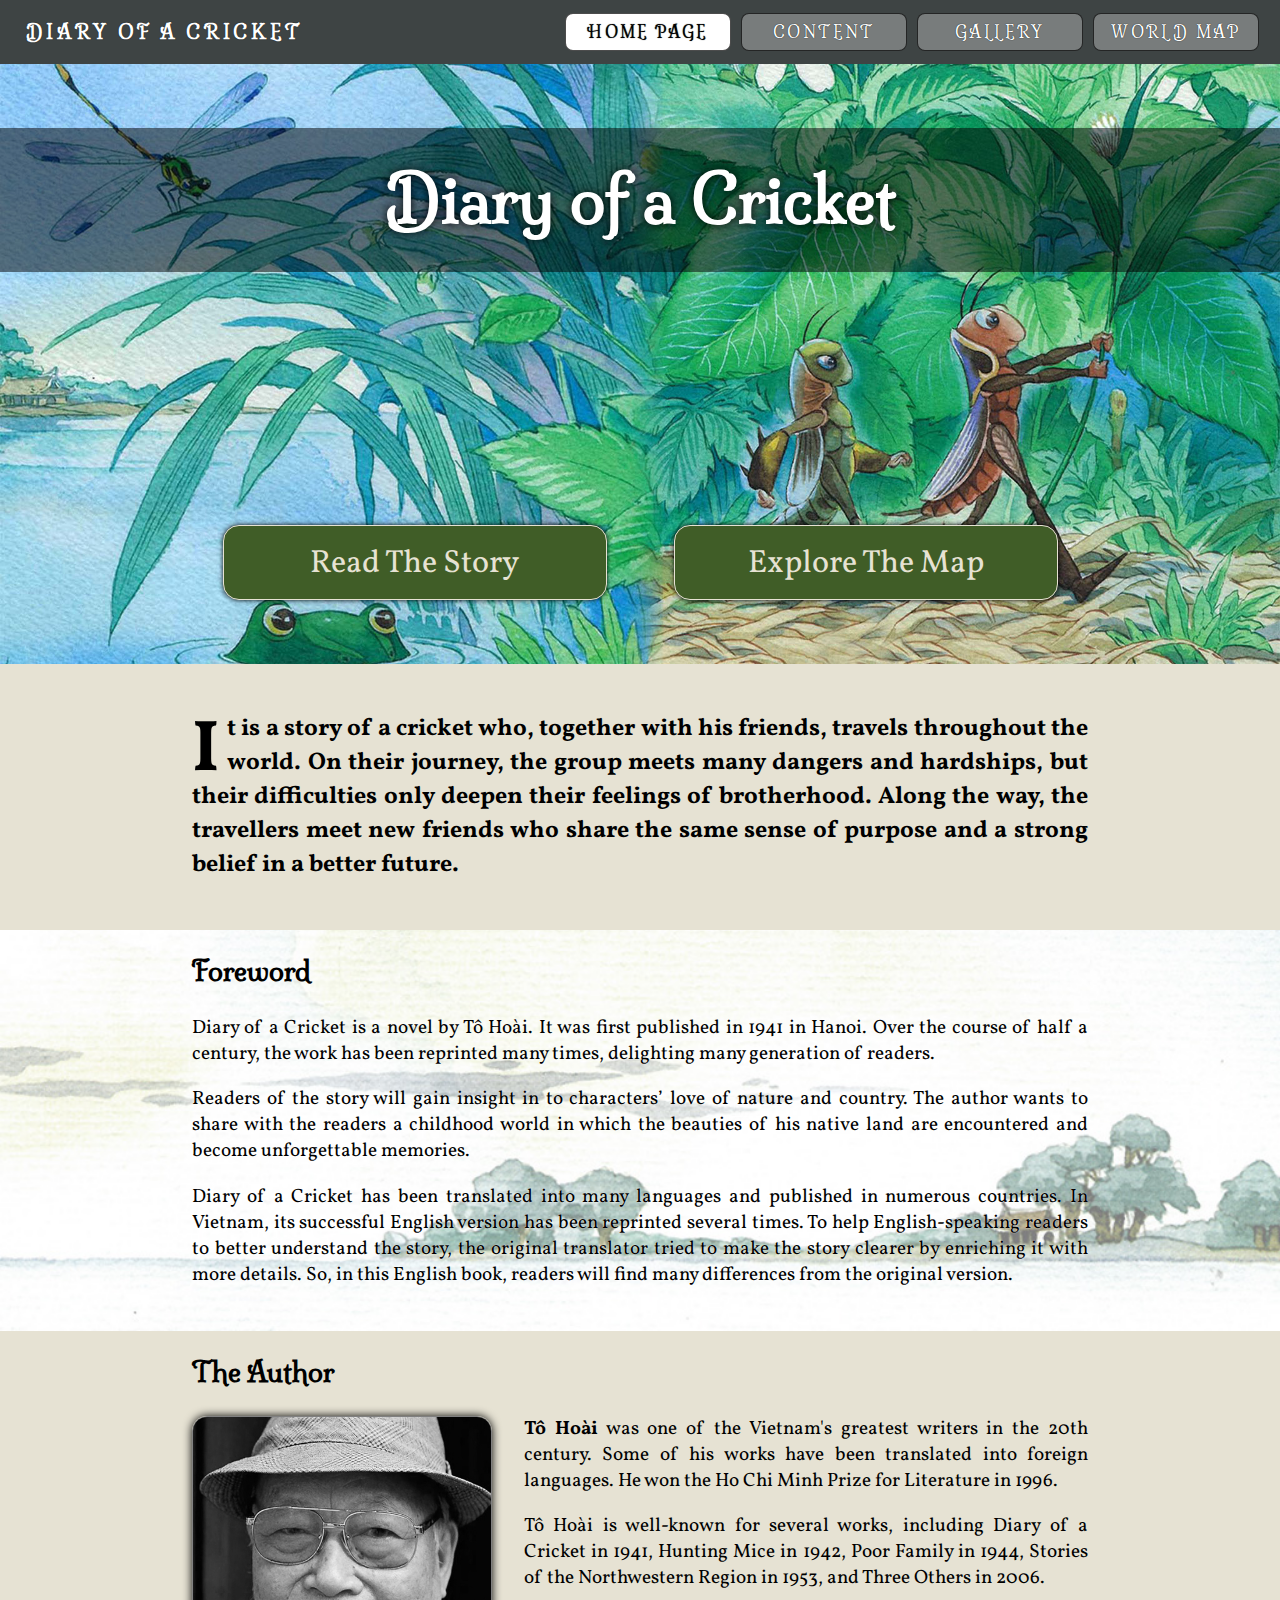
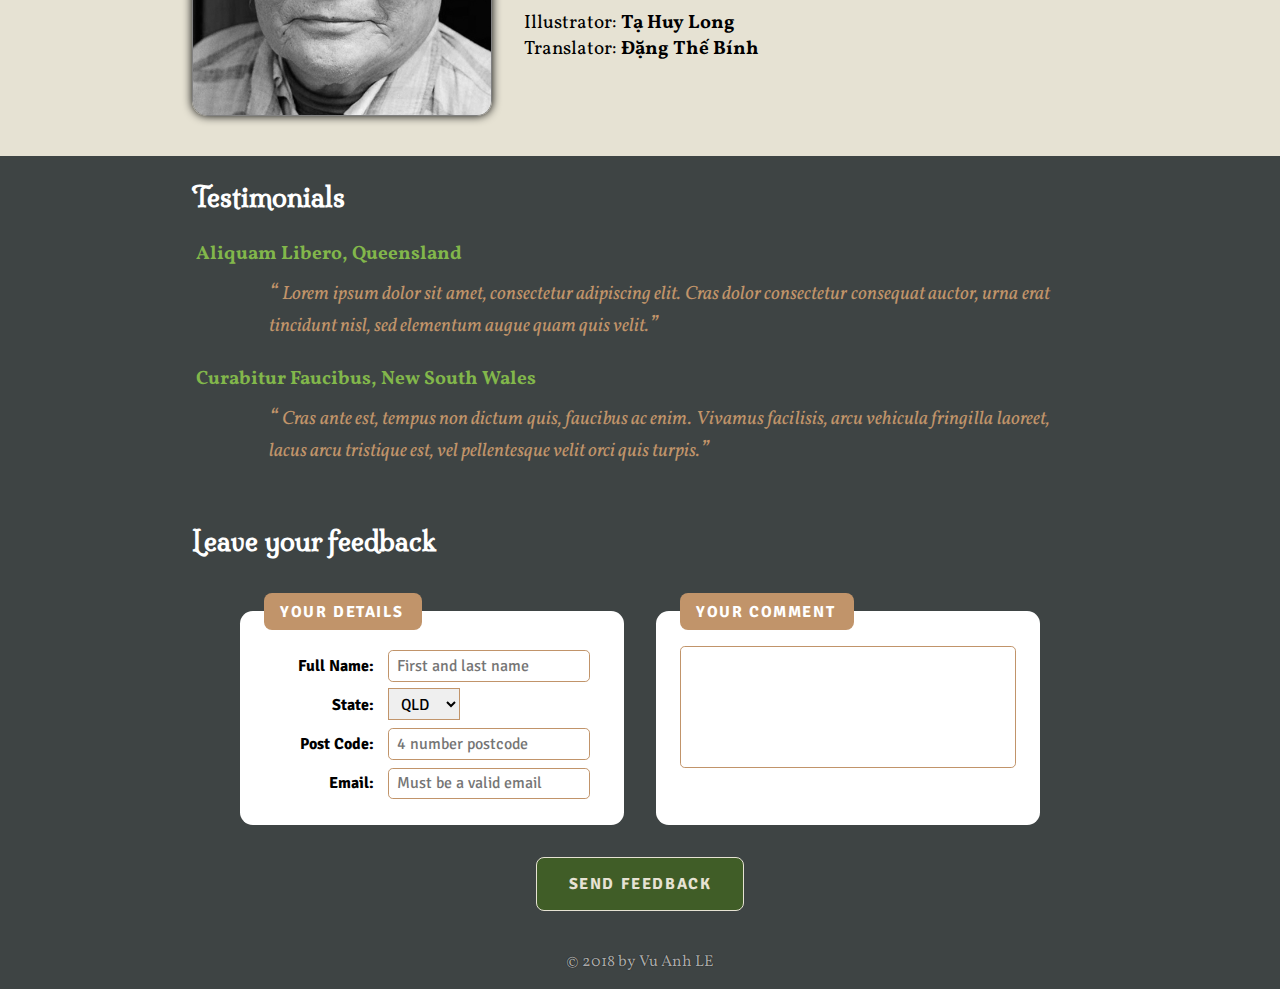
==== commit 799f48a6: "change author text" ====
--- a/index.html
+++ b/index.html
@@ -57,10 +57,12 @@
 			<figure>
 				<img src="images/author_square.jpg" alt="Photo of the author">
 			</figure>
-			<p>Tô Hoài (Sep 27, 1920 – Jul 6, 2014) was one of the Vietnam's greatest writers in the 20th century. Some of his works have been translated into foreign languages. He won the Ho Chi Minh Prize for Literature in 1996.</p>
-			<p>Tô Hoài is well-known for several works, including Dế Mèn Phiêu Lưu Ký (Diary of a Cricket) in 1941, O Chuột (Hunting Mice) in 1942,  Nhà Nghèo (Poor Family) in 1944, Truyện Tây Bắc (Stories of the Northwestern Region) in 1953, and Ba Người Khác (Three Others) in 2006.</p>
-			<p>Illustrator: <em>Tạ Huy Long</em></p>
-			<p>Translator: <em>Đặng Thế Bính</em></p>
+			<p><strong>Tô Hoài</strong> was one of the Vietnam's greatest writers in the 20th century. Some of his works have been translated into foreign languages. He won the Ho Chi Minh Prize for Literature in 1996.</p>
+			<p>Tô Hoài is well-known for several works, including Diary of a Cricket in 1941, Hunting Mice in 1942, Poor Family in 1944, Stories of the Northwestern Region in 1953, and Three Others in 2006.</p>
+			<ul>
+				<li>Illustrator: <strong>Tạ Huy Long</strong></li>
+				<li>Translator: <strong>Đặng Thế Bính</strong></li>
+			</ul>
 		</section>
 
 		<section id="testimonial" class="container">
--- a/css/style.css
+++ b/css/style.css
@@ -265,7 +265,7 @@
 	box-shadow: 0px 0px 10px black;
 }
 
-#author p {
+#author p, #author li {
 	font-size: 1.2em;
 }
 
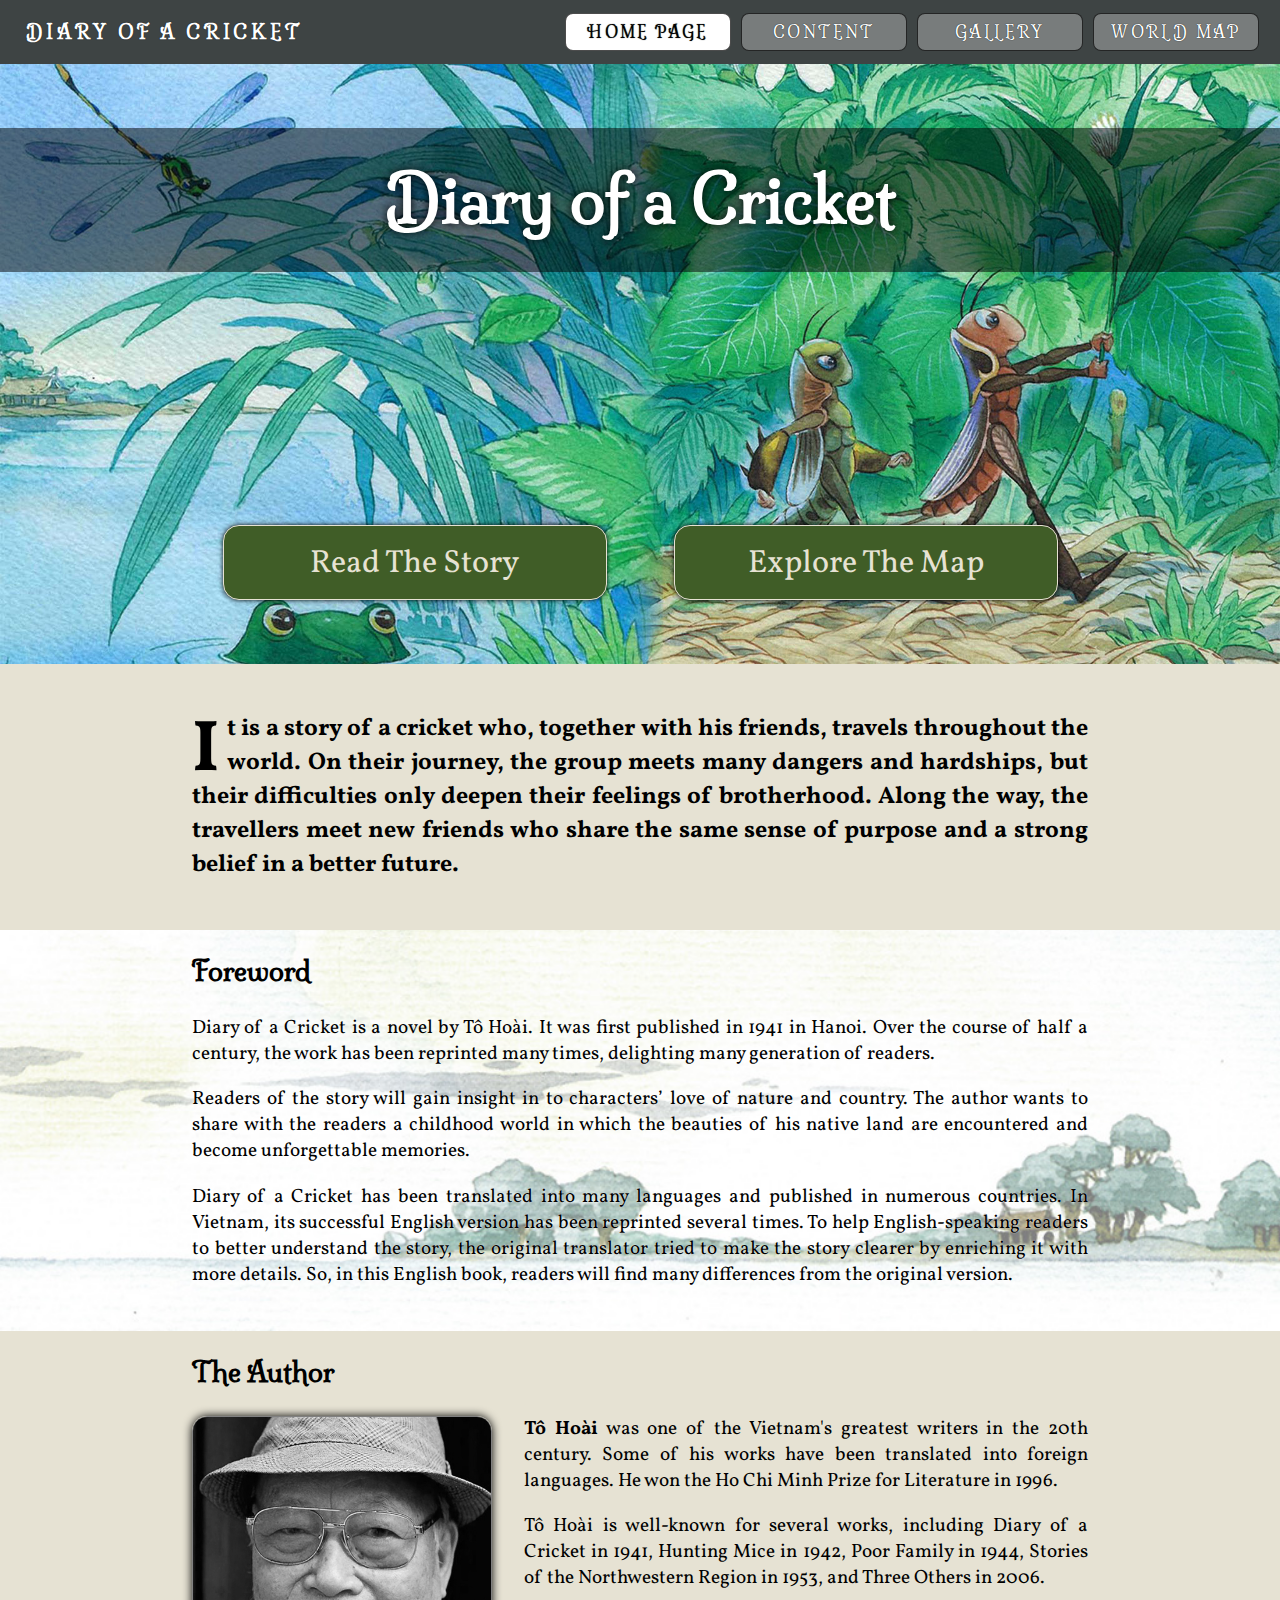
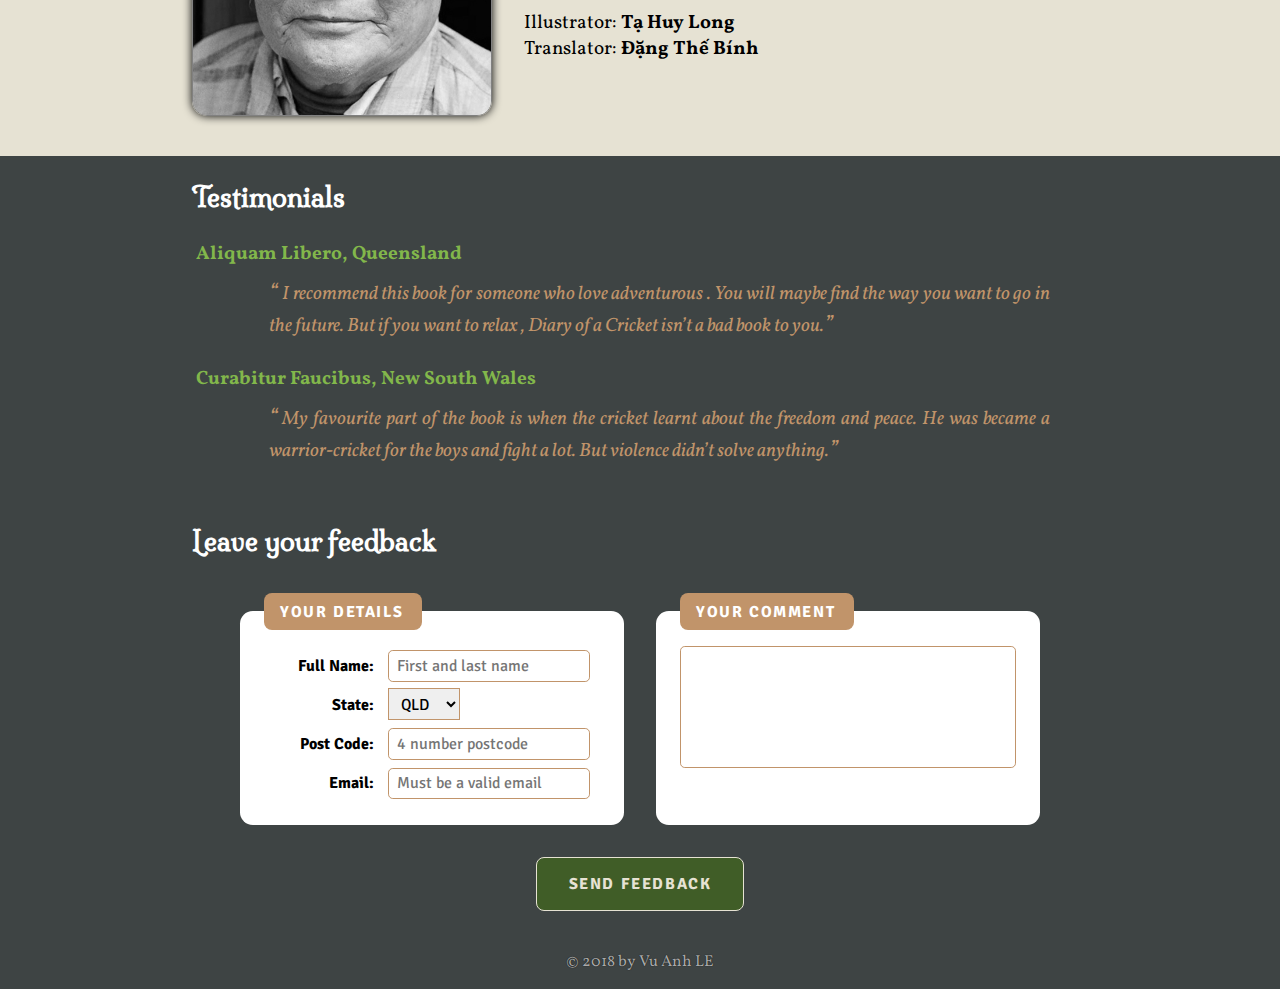
==== commit d6c5d33a: "Remove lorem" ====
--- a/index.html
+++ b/index.html
@@ -69,11 +69,11 @@
 			<h3>Testimonials</h3>
 			<article>
 				<h4>Aliquam Libero, Queensland</h4>
-				<blockquote>Lorem ipsum dolor sit amet, consectetur adipiscing elit. Cras dolor consectetur consequat auctor, urna erat tincidunt nisl, sed elementum augue quam quis velit.</blockquote>
+				<blockquote>I recommend this book for someone who love adventurous . You will maybe find the way you want to go in the future. But if you want to relax , Diary of a Cricket isn’t a bad book to you.</blockquote>
 			</article>
 			<article>
 				<h4>Curabitur Faucibus, New South Wales</h4>
-				<blockquote>Cras ante est, tempus non dictum quis, faucibus ac enim. Vivamus facilisis, arcu vehicula fringilla laoreet, lacus arcu tristique est, vel pellentesque velit orci quis turpis.</blockquote>
+				<blockquote>My favourite part of the book is when the cricket learnt about the freedom and peace. He was became a warrior-cricket for the boys and fight a lot. But violence didn’t solve anything.</blockquote>
 			</article>
 		</section>
 
@@ -83,11 +83,11 @@
 				<fieldset>
 					<legend>Your details</legend>
 					<div class="form-item">
-						<label for="">Full Name:</label>
+						<label for="form-fullname">Full Name:</label>
 						<input type="text" name="fullname" id="form-fullname" placeholder="First and last name">
 					</div>
 					<div class="form-item">
-						<label>State:</label>
+						<label for="form-state">State:</label>
 						<div class="form-element">
 							<select name="State" id="form-state">
 								<option value="Australian Capital Territory">ACT</option>
@@ -102,11 +102,11 @@
 						</div>
 					</div>
 					<div class="form-item">
-						<label>Post Code:</label>
+						<label for="form-postcode">Post Code:</label>
 						<input type="text" name="postcode" id="form-postcode" placeholder="4 number postcode">
 					</div>
 					<div class="form-item">
-						<label>Email:</label>
+						<label for="form-email">Email:</label>
 						<input type="text" name="email" id="form-email" placeholder="Must be a valid email">
 					</div>
 				</fieldset>
--- a/css/style.css
+++ b/css/style.css
@@ -36,6 +36,10 @@
 
 .hide {
 	display: none;
+}
+
+.transparent {
+	opacity: 0;
 }
 
 /* Top Menu Bar */
@@ -932,6 +936,7 @@
 	text-align: left;
 }
 
+
 #chapter-page .parts h4 {
 	font-size: 1.2em;
 }
@@ -939,6 +944,11 @@
 #chapter-page .parts p {
 	font-size: 1.2em;
 	margin-top: 0.5em;
+}
+
+#chapter-page .parts span {
+	cursor: pointer;
+	border-bottom: 1px dotted #3e4444;;
 }
 
 #chapter-page .parts p:last-child {
@@ -957,6 +967,7 @@
 
 #current-part {
 	overflow: auto;
+	transition: opacity 1s ease;
 }
 
 #current-part a {
@@ -997,3 +1008,16 @@
 	margin-right: 0.5em;
 }
 
+#definition {
+	display: none;
+	position: absolute;
+	color: #3e4444;
+	background: #e6e2d3;
+	border: solid 1px #3e4444;
+	border-radius: 0.2em;
+	padding: 0.4em 0.6em 0.3em 0.6em;
+	width: 250px;
+	text-align: left;
+}
+
+
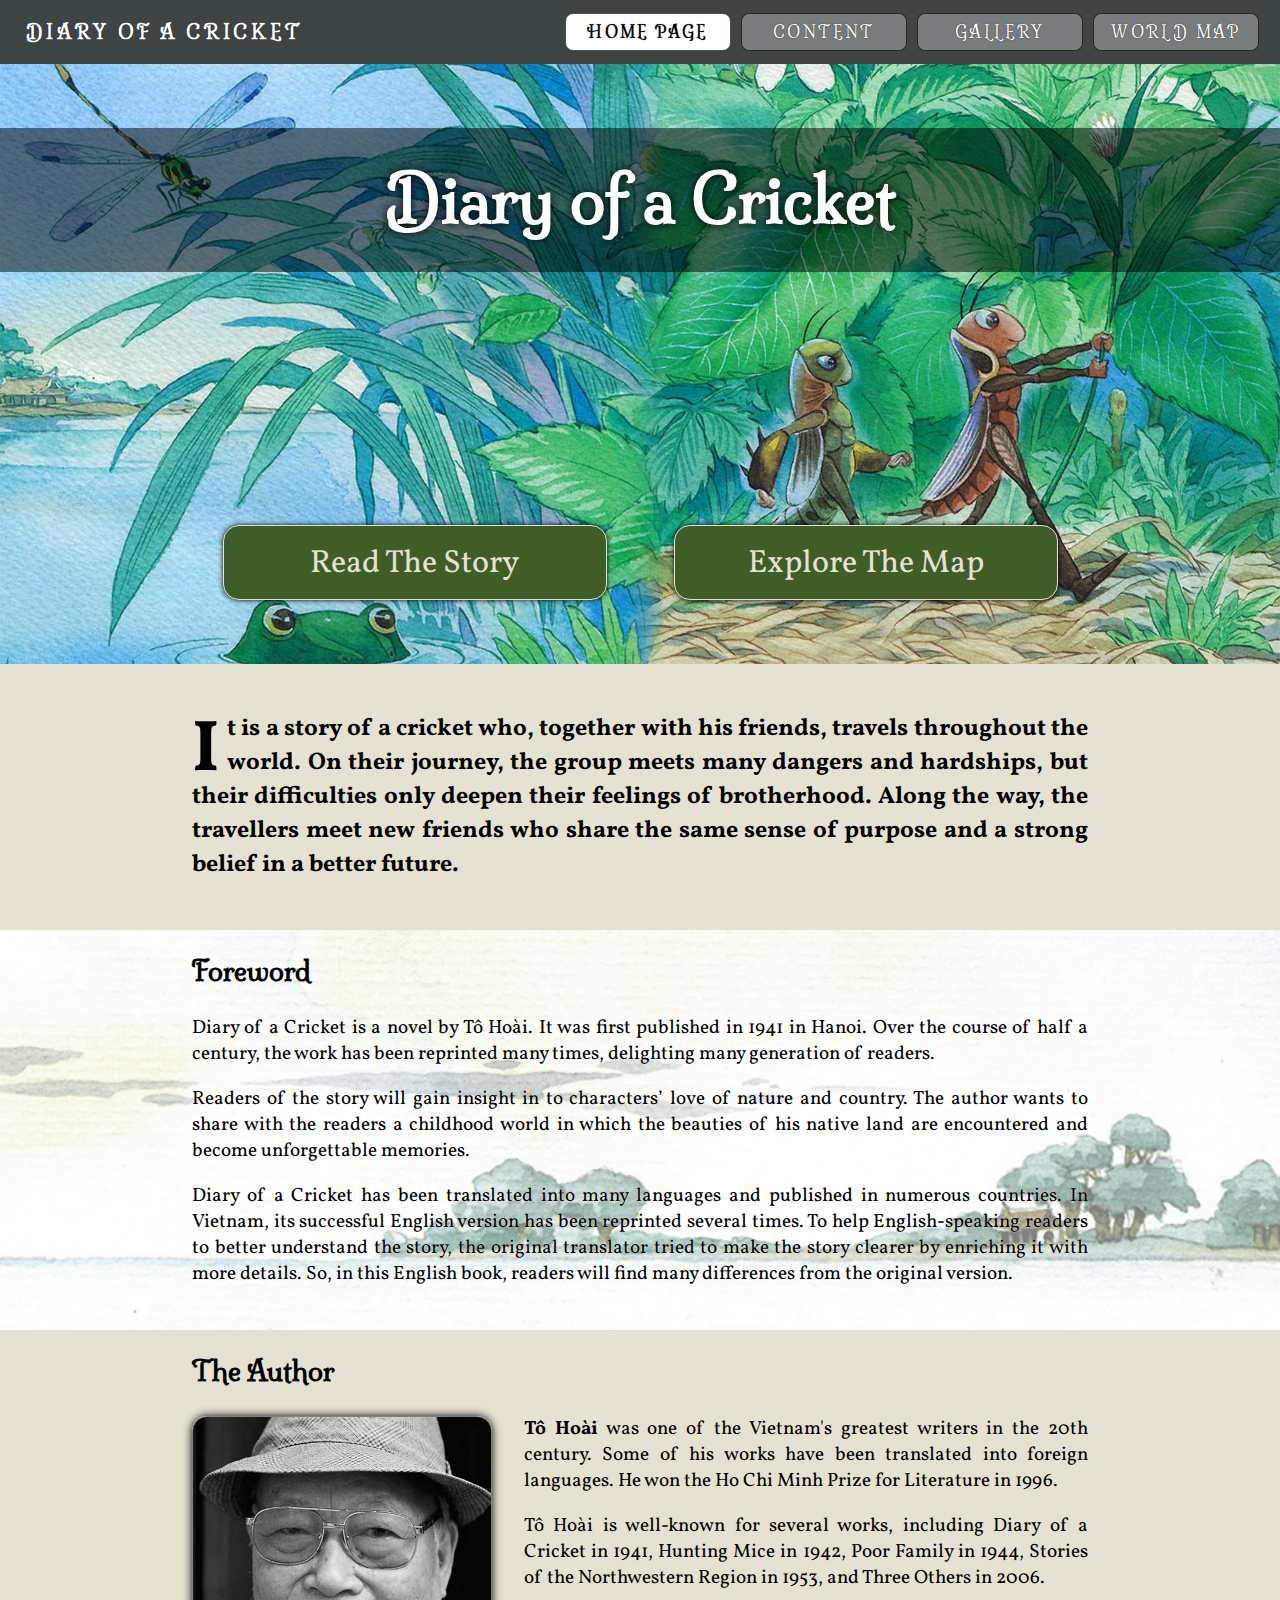
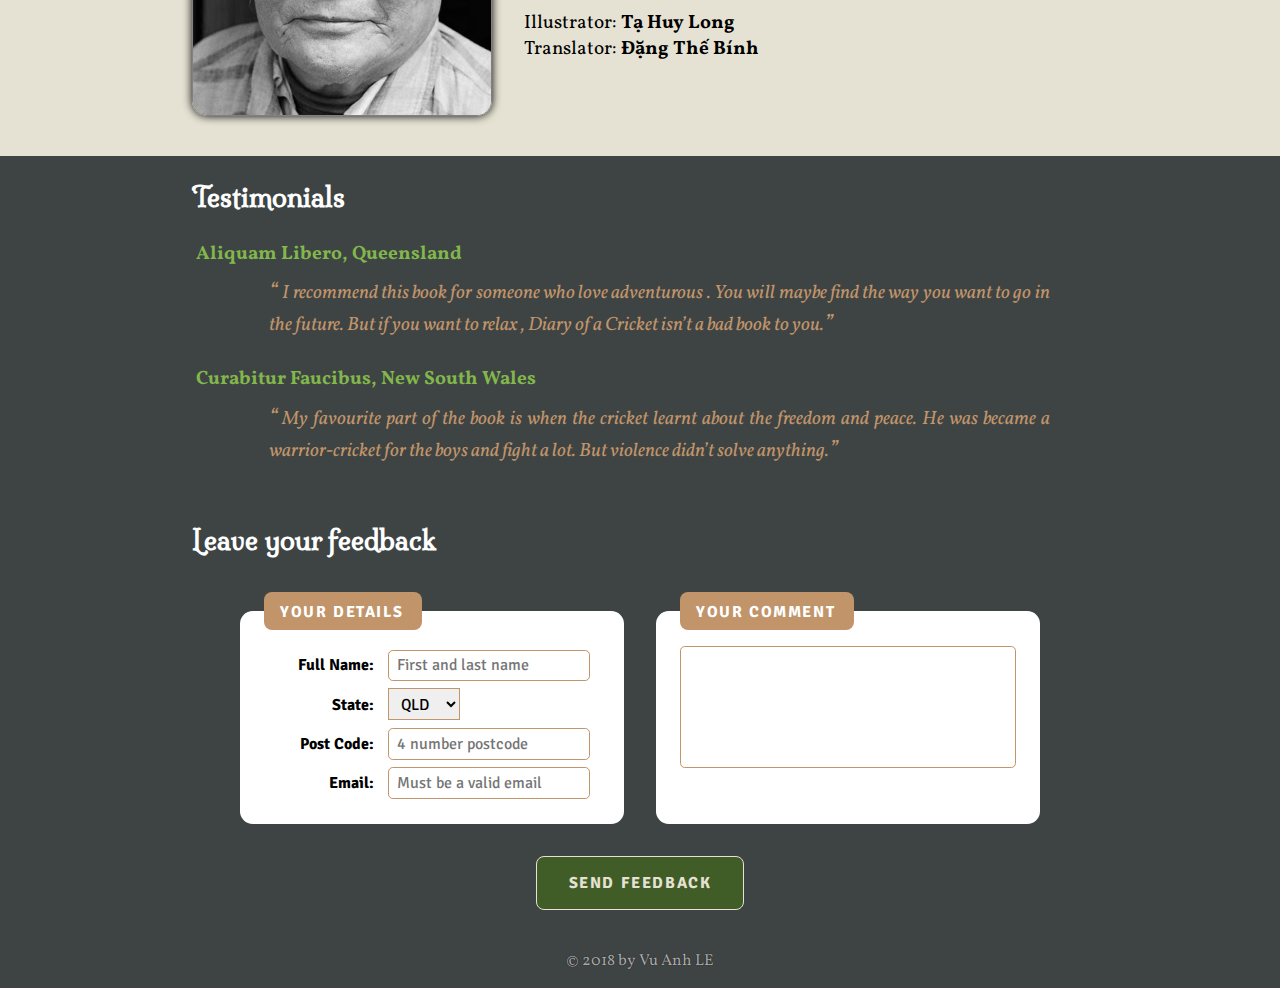
==== commit 0cc240e6: "add thumbnail images" ====
--- a/index.html
+++ b/index.html
@@ -8,9 +8,15 @@
 	<link rel="stylesheet" href="css/style.css">
 	<script src="js/jquery.min.js"></script>
 	<script src="js/script.js"></script>
+	<meta property="og:image" content="images/front_cover_square.jpg">
+	<meta property="og:type" content="website">
+	<meta property="og:url" content="http://cricket.anhlv.com">
+	<meta property="og:title" content="Diary of a Cricket">
+	<meta property="og:description" content="This is my project the Introduction to Web Design course">
 </head>
 <body id="home-page">
 	<header>
+		<!-- Start Logo & Trigger -->
 		<section>
 			<h2>Diary of a Cricket</h2>
 			<div id="menu-icon">
@@ -21,6 +27,8 @@
 				<span class="line"></span>
 			</div>
 		</section>
+		<!-- End Logo & Trigger -->
+		<!-- Start Main Menu -->
 		<nav id="main-menu">
 			<ul>
 				<li class="active"><a href="index.html">Home Page</a></li>
@@ -29,9 +37,11 @@
 				<li><a href="map.html">World Map</a></li>
 			</ul>
 		</nav>
+		<!-- End Main Menu -->
 	</header>
 
 	<main>
+		<!-- Start Main Content -->
 		<section id="banner">
 			<h1>Diary of a Cricket</h1>
 			<nav id="action-menu">
@@ -39,7 +49,6 @@
 				<a href="map.html">Explore the map</a>
 			</nav>
 		</section>
-
 
 		<section id="summary" class="container">
 			<h5>It is a story of a cricket who, together with his friends, travels throughout the world. On their journey, the group meets many dangers and hardships, but their difficulties only deepen their feelings of brotherhood. Along the way, the travellers meet new friends who share the same sense of purpose and a strong belief in a better future.</h5>
@@ -79,7 +88,9 @@
 
 		<section id="feedback" class="container">
 			<h3>Leave your feedback</h3>
+			<!-- Start Feedback Form -->
 			<form id="feedback-form" method="get" action="#">
+				<!-- Start Details Fields -->
 				<fieldset>
 					<legend>Your details</legend>
 					<div class="form-item">
@@ -110,19 +121,27 @@
 						<input type="text" name="email" id="form-email" placeholder="Must be a valid email">
 					</div>
 				</fieldset>
+				<!-- End Detail Fields -->
+				<!-- Start Comment Field -->
 				<fieldset>
 					<legend>Your comment</legend>
 					<textarea name="comment" id="form-comment"></textarea>
 				</fieldset>
+				<!-- End Comment Field -->
+				<!-- Start Button Field -->
 				<fieldset>
 					<button id="submit" type="submit">Send Feedback</button>
 				</fieldset>
+				<!-- End Button Field -->
 			</form>
+			<!-- End Feedback Form -->
 		</section>
+		<!-- End Main Content -->
 	</main>
 
 	<footer>
 		<p>&copy; 2018 by <a href="http://www.levuanh.com" target="_blank">Vu Anh LE</a></p>
 	</footer>
+
 </body>
 </html>--- a/css/style.css
+++ b/css/style.css
@@ -1,3 +1,4 @@
+/* Global Propertise */
 * {
 	margin: 0;
 	padding: 0;
@@ -30,29 +31,31 @@
 
 
 main {
+	background: white;
+}
+
+body.js main {
 	margin-top: 4em;
-	background: white;
 }
 
 .hide {
 	display: none;
 }
 
-.transparent {
-	opacity: 0;
-}
-
-/* Top Menu Bar */
+/* Top Menu Bar & Menu Trigger Icon */
 
 header {
 	display: flex;
 	flex-direction: column;
+	padding: 1em;
+	width: 100%;
+	background: #3e4444;
+}
+
+body.js header {
 	position: fixed;
-	padding: 1em;
 	top: 0;
-	width: 100%;
 	z-index: 99;
-	background: #3e4444;
 }
 
 header section {
@@ -76,6 +79,9 @@
 #menu-icon {
 	padding: 0.5em;
 	display: inline;
+}
+
+body.js #menu-icon {
 	cursor: pointer;
 }
 
@@ -92,13 +98,16 @@
 	width: 25px;
 }
 
-#menu-icon:hover span.line {
+body.js #menu-icon:hover span.line {
 	background: #82b74b;
 }
 
 #main-menu {
+	width: 100%;
+}
+
+body.js #main-menu.hide {
 	display: none;
-	width: 100%;
 }
 
 #main-menu ul {
@@ -112,10 +121,6 @@
 
 #main-menu li {
 	min-width: 11em;
-}
-
-#main-menu.show {
-	display: flex;
 }
 
 #main-menu a {
@@ -145,7 +150,7 @@
 	color: black;
 }
 
-/* Header and Title */
+/* Banner and Story Title */
 
 #banner {
 	position: relative;
@@ -432,7 +437,7 @@
 	display: flex;
 	flex-wrap: wrap;
 	flex-direction: row;
-	justify-content: space-evenly
+	justify-content: space-around;
 }
 
 #chapter-list li {
@@ -511,9 +516,7 @@
 	overflow: hidden;
 }
 
-
 #slideshow li {
-	transition: all 1s ease;
 	border-right: 1px solid #3e4444;;
 }
 
@@ -581,7 +584,105 @@
 	margin-bottom: 0.4em;
 }
 
+/* Chapter Page Body */
+
+#chapter-content {
+	padding: 1.5em;
+	overflow: auto;
+}
+
+#chapter-content h3 {
+	font-size: 1.5em;
+	margin-bottom: 1em;
+	text-align: left;
+}
+
+#chapter-content article img {
+	float: left;
+	width: 100%;
+	margin-bottom: 1em;
+	border: 1px solid #3e4444;
+}
+
+#chapter-content article h4 {
+	font-size: 1.2em;
+}
+
+#chapter-content article p {
+	font-size: 1.2em;
+	margin-top: 0.5em;
+}
+
+#chapter-content article mark {
+	cursor: pointer;
+	background: none;
+	border-bottom: 1px dotted #3e4444;
+}
+
+#chapter-content article mark:hover {
+	color: #82b74b;
+}
+
+#chapter-content article p:last-child {
+	padding-bottom: 1em;
+}
+
+#chapter-content article blockquote {
+	margin: 0.5em 2em;
+	font-size: 1.2em;
+	font-style: italic;
+}
+
+#chapter-content a {
+	font-size: 1.2em;
+	border-radius: 0.5em;
+	color: #e6e2d3;
+	background: #405d27;
+	border: 1px solid #3e4444;
+	padding: 0.5em 1em 0.4em 1em;
+	transition: all 0.5s ease;
+	text-decoration: none;
+	display: none;
+}
+
+#cchapter-content a:hover {
+	color: black;
+	background: white;
+	border: 1px solid black;
+}
+
+#chapter-content .prev {
+	float: left;
+}
+
+#chapter-content .next {
+	float: right;
+}
+
+#chapter-content .next:after {
+	content: '\276F';
+	margin-left: 0.5em;
+}
+
+#chapter-content .prev:before {
+	content: '\276E';
+	margin-right: 0.5em;
+}
+
+#definition {
+	display: none;
+	position: absolute;
+	color: #3e4444;
+	background: #e6e2d3;
+	border: solid 1px #3e4444;
+	border-radius: 0.2em;
+	padding: 0.4em 0.6em 0.3em 0.6em;
+	width: 250px;
+	text-align: left;
+}
+
 /* Page Footer */
+
 footer {
 	color: darkgray;
 	text-align: center;
@@ -609,6 +710,10 @@
 	}
 
 	#main-menu {
+		display: block;
+	}
+
+	body.js #main-menu.hide {
 		display: block;
 	}
 
@@ -681,8 +786,16 @@
 	}
 
 	#slideshow img {
-		height: 83vh;
+		height: 85vh;
 		width: auto;
+	}
+
+	#chapter-content article img {
+		height: 70vh;
+		width: auto;
+		min-width: 200px;
+		margin-bottom: 0.5em;
+		margin-right: 1.5em;
 	}
 
 }
@@ -869,6 +982,7 @@
 
 }
 
+/* For screen bigger than 1250px */
 
 @media only screen and (min-width: 1250px) {
 
@@ -926,98 +1040,5 @@
 	}
 }
 
-#chapter-page main {
-	padding: 1.5em;
-}
-
-#chapter-page main h3 {
-	font-size: 1.5em;
-	margin-bottom: 0.5em;
-	text-align: left;
-}
-
-
-#chapter-page .parts h4 {
-	font-size: 1.2em;
-}
-
-#chapter-page .parts p {
-	font-size: 1.2em;
-	margin-top: 0.5em;
-}
-
-#chapter-page .parts span {
-	cursor: pointer;
-	border-bottom: 1px dotted #3e4444;;
-}
-
-#chapter-page .parts p:last-child {
-	padding-bottom: 1em;
-}
-
-#chapter-page .parts blockquote {
-	margin: 0.5em 2em;
-	font-size: 1.2em;
-	font-style: italic;
-}
-
-#prev-parts {
-	display: none;
-}
-
-#current-part {
-	overflow: auto;
-	transition: opacity 1s ease;
-}
-
-#current-part a {
-	font-size: 1.2em;
-	border-radius: 0.5em;
-	color: #e6e2d3;
-	background: #405d27;
-	border: 1px solid #3e4444;
-	padding: 0.5em 1em 0.4em 1em;
-	transition: all 0.5s ease;
-	text-decoration: none;
-	display: none;
-}
-
-#current-part a:hover {
-	color: black;
-	background: white;
-	border: 1px solid black;
-}
-
-#current-part .prev {
-	float: left;
-	display: none;
-}
-
-#current-part .next {
-	float: right;
-	display: block;
-}
-
-#current-part .next:after {
-	content: '\276F';
-	margin-left: 0.5em;
-}
-
-#current-part .prev:before {
-	content: '\276E';
-	margin-right: 0.5em;
-}
-
-#definition {
-	display: none;
-	position: absolute;
-	color: #3e4444;
-	background: #e6e2d3;
-	border: solid 1px #3e4444;
-	border-radius: 0.2em;
-	padding: 0.4em 0.6em 0.3em 0.6em;
-	width: 250px;
-	text-align: left;
-}
-
-
+
+
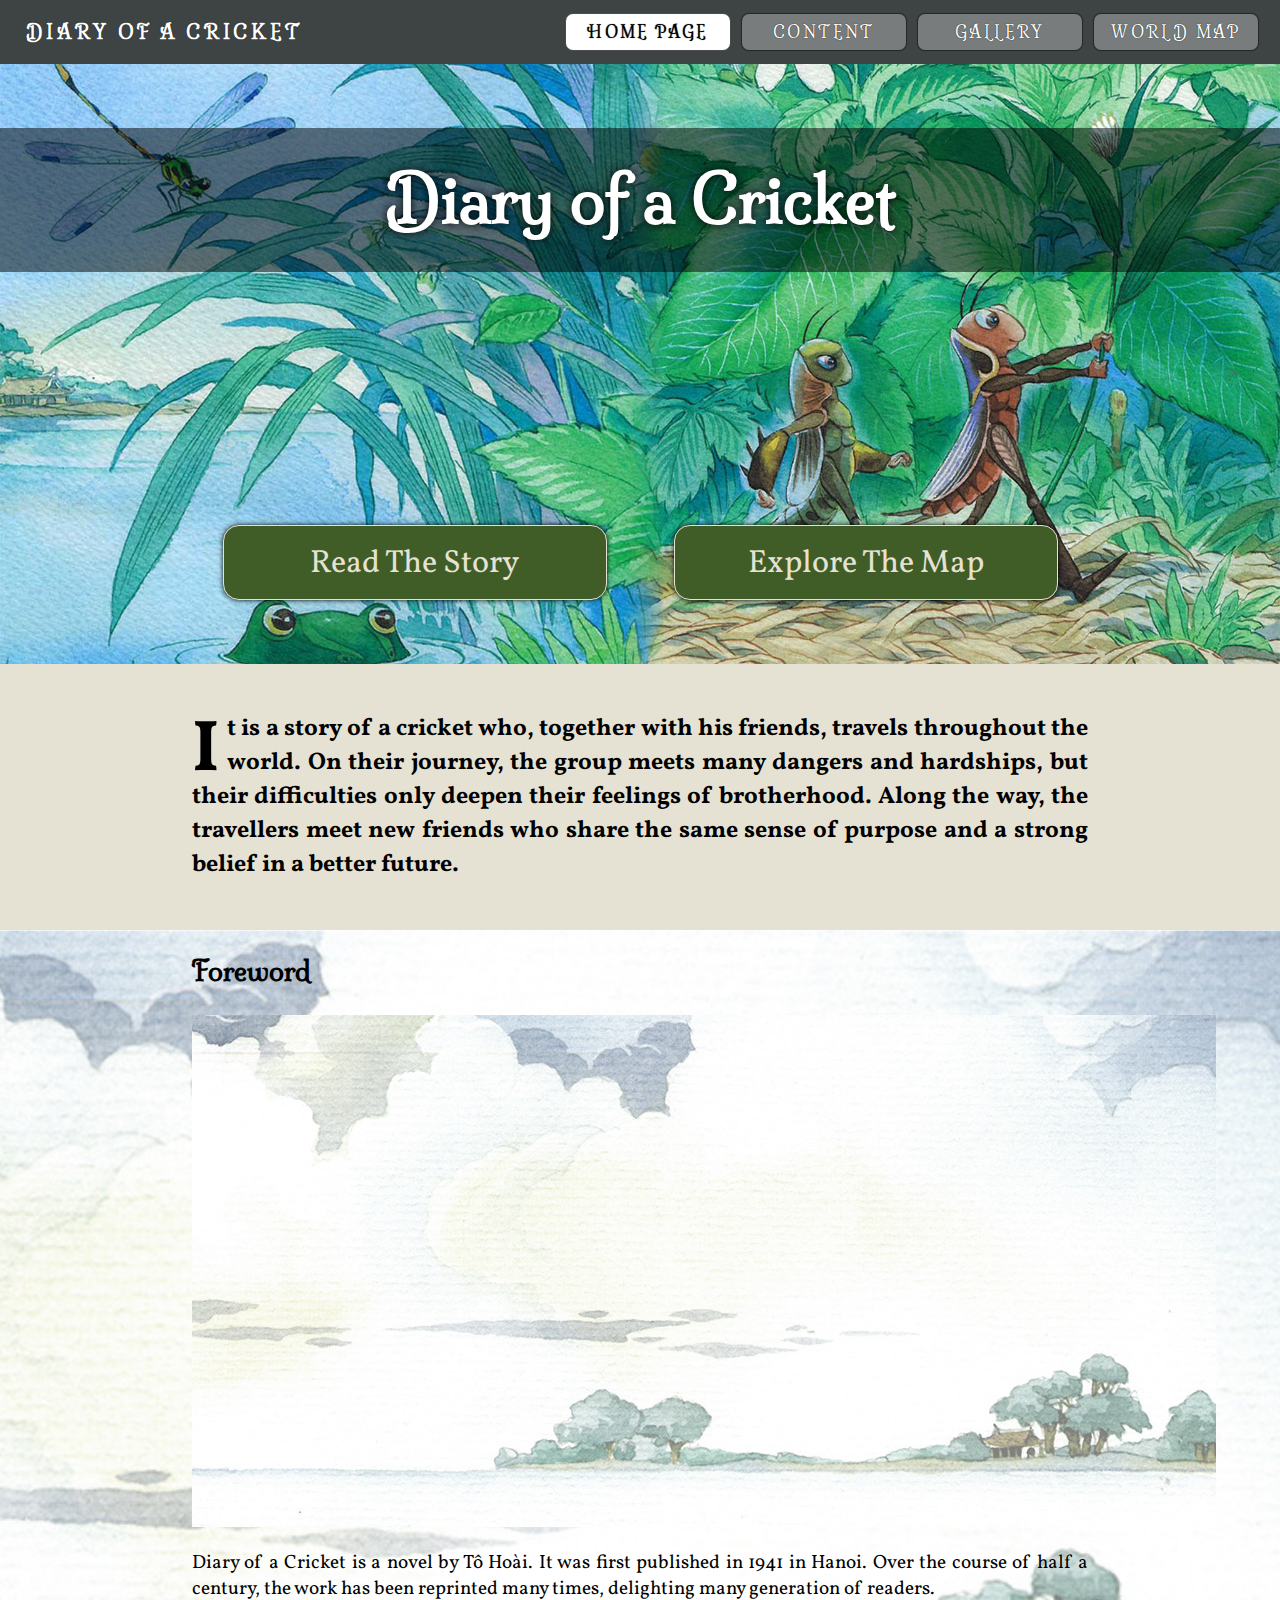
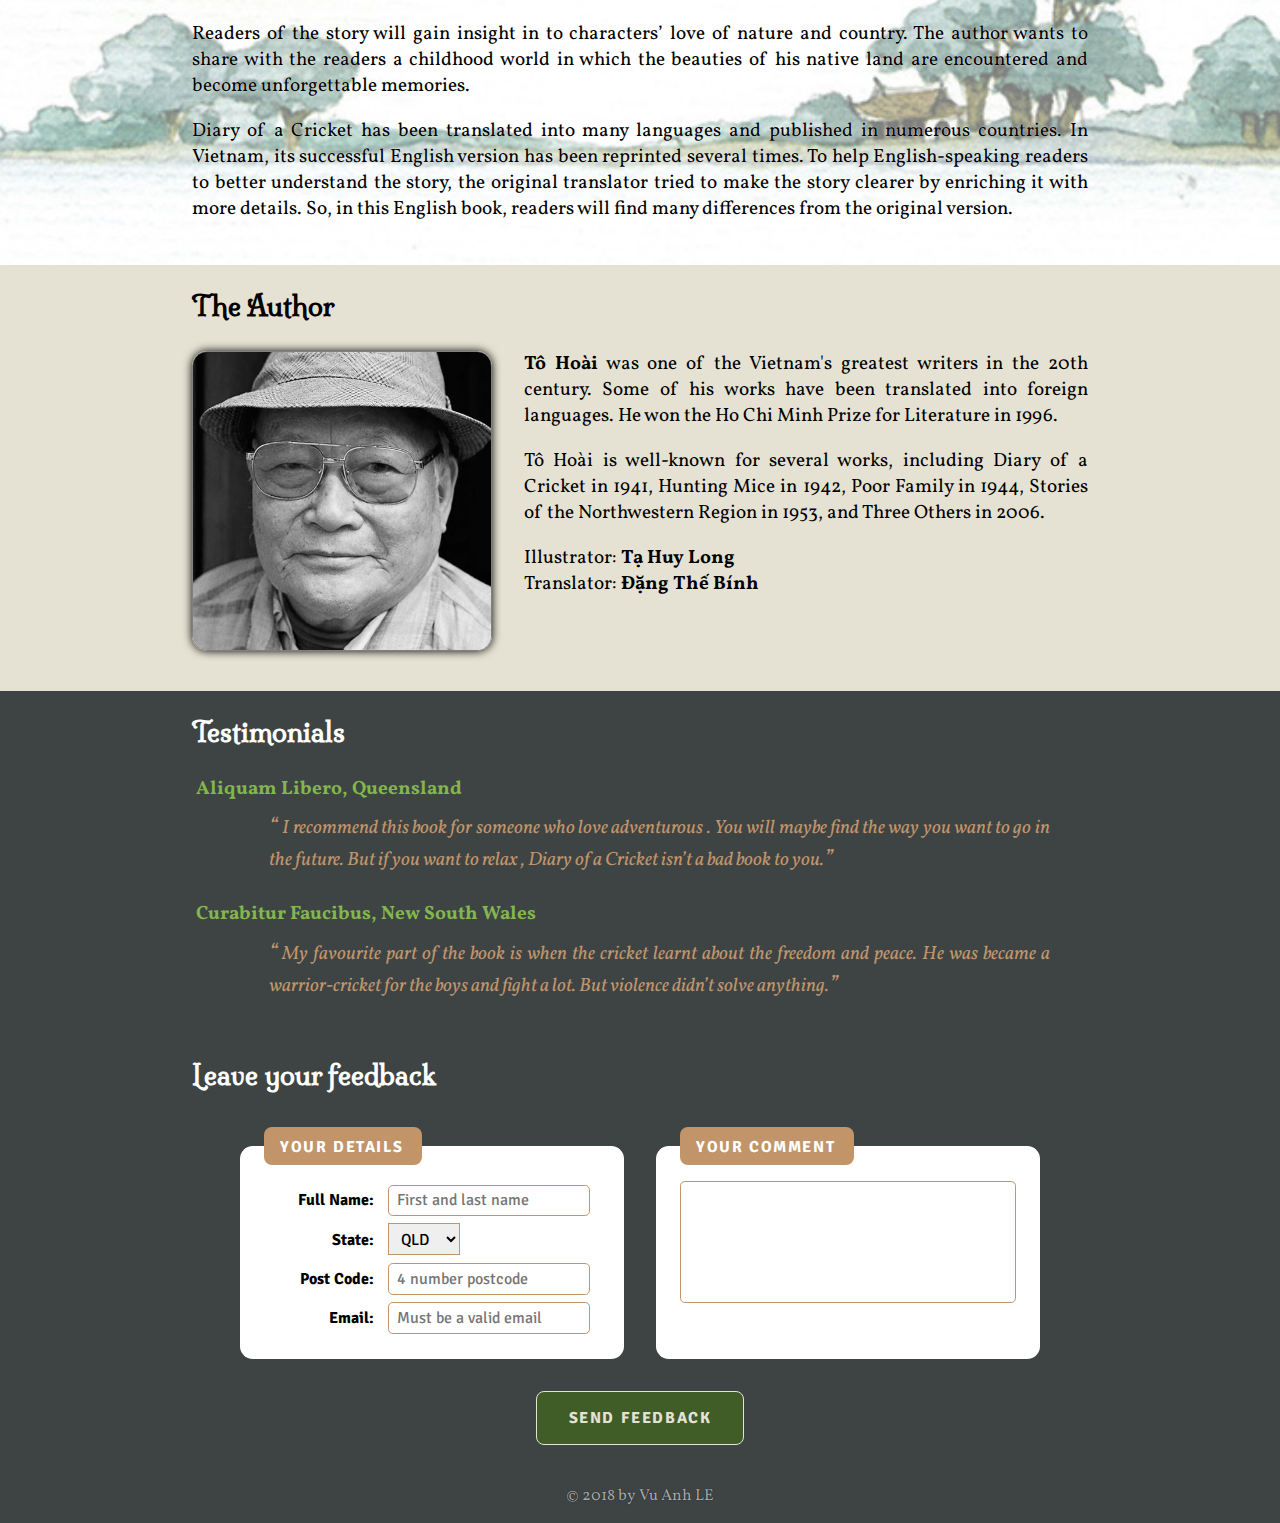
==== commit cd3f1b2f: "add google analytic" ====
--- a/index.html
+++ b/index.html
@@ -8,11 +8,14 @@
 	<link rel="stylesheet" href="css/style.css">
 	<script src="js/jquery.min.js"></script>
 	<script src="js/script.js"></script>
-	<meta property="og:image" content="images/front_cover_square.jpg">
-	<meta property="og:type" content="website">
-	<meta property="og:url" content="http://cricket.anhlv.com">
-	<meta property="og:title" content="Diary of a Cricket">
-	<meta property="og:description" content="This is my project the Introduction to Web Design course">
+	<script>
+		(function(i,s,o,g,r,a,m){i['GoogleAnalyticsObject']=r;i[r]=i[r]||function(){
+		(i[r].q=i[r].q||[]).push(arguments)},i[r].l=1*new Date();a=s.createElement(o),
+		m=s.getElementsByTagName(o)[0];a.async=1;a.src=g;m.parentNode.insertBefore(a,m)
+		})(window,document,'script','//www.google-analytics.com/analytics.js','ga');
+		ga('create', 'UA-66676963-1', 'auto');
+		ga('send', 'pageview');
+	</script>
 </head>
 <body id="home-page">
 	<header>
@@ -55,7 +58,10 @@
 		</section>
 		
 		<section id="foreword" class="container">
-			<h3>Foreword</h3>			
+			<h3>Foreword</h3>
+			<figure>
+				<img src="images/about_square.jpg" alt="Front cover image">
+			</figure>
 			<p>Diary of a Cricket is a novel by Tô Hoài. It was first published in 1941 in Hanoi. Over the course of half a century, the work has been reprinted many times, delighting many generation of readers.</p>
 			<p>Readers of the story will gain insight in to characters’ love of nature and country. The author wants to share with the readers a childhood world in which the beauties of his native land are encountered and become unforgettable memories.</p>
 			<p>Diary of a Cricket has been translated into many languages and published in numerous countries. In Vietnam, its successful English version has been reprinted several times. To help English-speaking readers to better understand the story, the original translator tried to make the story clearer by enriching it with more details. So, in this English book, readers will find many differences from the original version.</p>
